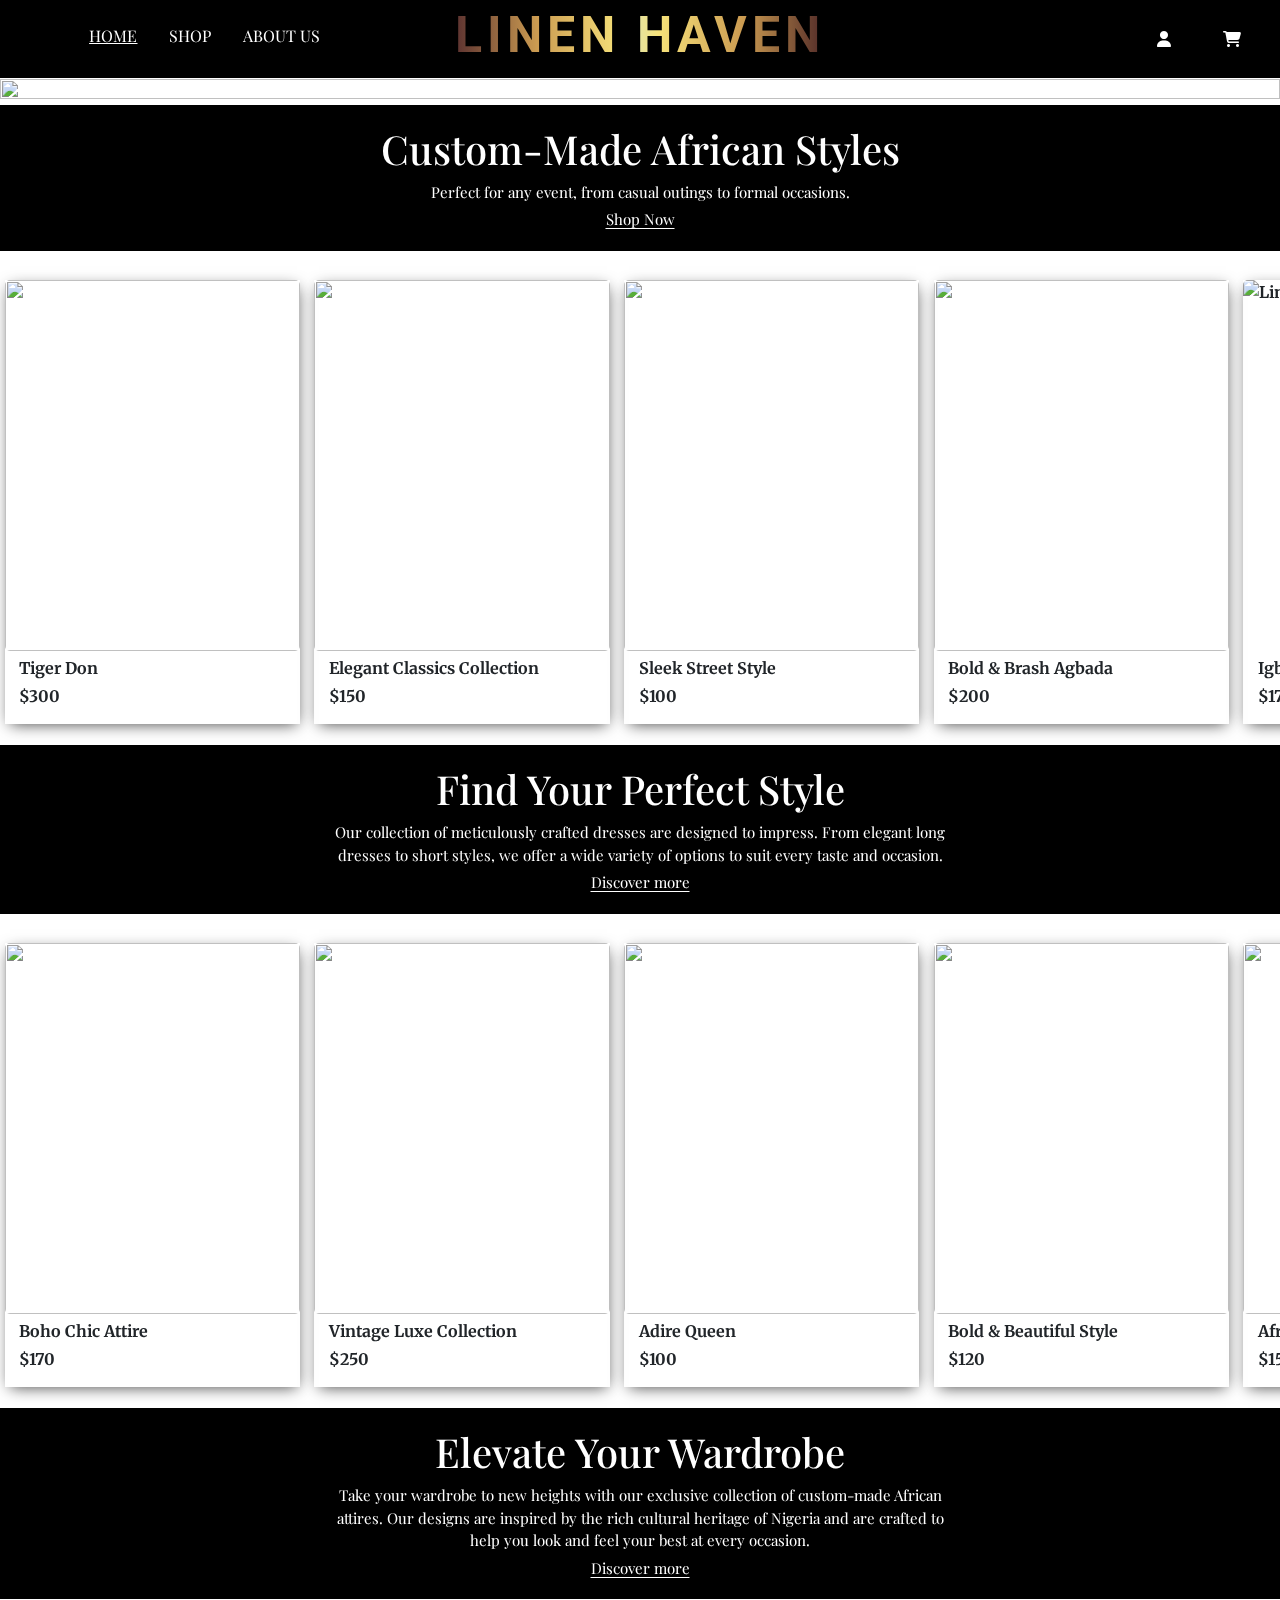
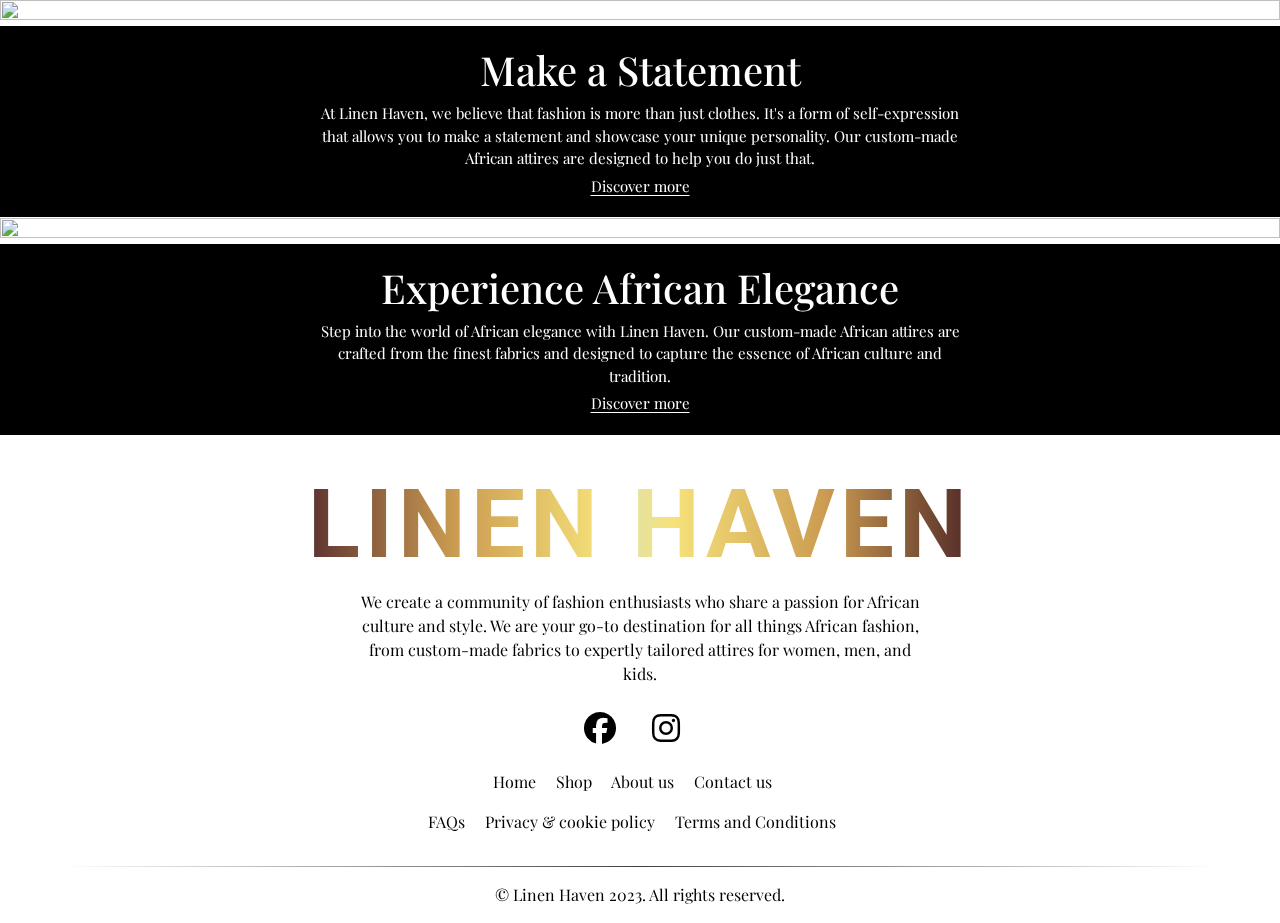
==== index.html @ 2e00fa61 "First files added via upload" ====
<!DOCTYPE html>
<html lang="en">
  <head>
    <meta charset="UTF-8" />
    <meta http-equiv="X-UA-Compatible" content="IE=edge" />
    <meta name="viewport" content="width=device-width, initial-scale=1.0" />
    <link rel="stylesheet" href="https://cdn.jsdelivr.net/npm/bootstrap@4.0.0/dist/css/bootstrap.min.css" integrity="sha384-Gn5384xqQ1aoWXA+058RXPxPg6fy4IWvTNh0E263XmFcJlSAwiGgFAW/dAiS6JXm" crossorigin="anonymous" />

    <link rel="stylesheet" href="https://cdnjs.cloudflare.com/ajax/libs/font-awesome/6.4.0/css/all.min.css" />
    <link rel="preconnect" href="https://fonts.googleapis.com" />
    <link rel="preconnect" href="https://fonts.gstatic.com" crossorigin />
    <link href="https://fonts.googleapis.com/css2?family=Lora:wght@400;500;700&family=Merriweather:wght@300;400;700&family=Open+Sans:wght@300;400;500&family=Oxygen:wght@300;400;700&family=Playfair+Display:ital,wght@0,400;0,500;1,400&family=Roboto:wght@300;400;700&display=swap" rel="stylesheet" />
    <link rel="stylesheet" href="css/styles.css" />
    <title>Linen Haven</title>
  </head>
  <body>
    <header>
      <nav class="nav">
        <div class="nav-links-div">
          <ul class="nav-links-ul">
            <li class="nav-items active">
              <a class="nav-link active" href="#">Home <span class="sr-only">(current)</span></a>
            </li>
            <li class="nav-items">
              <a class="nav-link" href="#">Shop</a>
            </li>
            <li class="nav-items">
              <a class="nav-link" href="#">About us</a>
            </li>
          </ul>
        </div>
        <a href="#" class="navbar-brand" id="navbar-brand">
          <img src="./images/logo.png" alt="" class="logo">
          <h1 class="brand-name">LINEN HAVEN</h1>
        </a>
        
        <div class="icons header-icons">
          <i class="nav-link fa-solid fa-user"></i>
          <i class="nav-link fa-solid fa-cart-shopping"></i>
        </div>
      </nav>
      <img src="" alt="" class="the-big-image header-img" />
    </header>
    <div class="divider flex-div">
      <h1>Custom-Made African Styles</h1>
      <p>Perfect for any event, from casual outings to formal occasions.</p>
      <a class="shop-now" href="#">Shop Now</a>
    </div>

    <div class="media-scroller snaps-inline white-div">
      <div class="media-element">
        <img
          class="media-img img3"
          src="https://lh3.googleusercontent.com/[base64]w500-h625-s-no?authuser=0"
          alt=""
        />
        <p class="image-name">Tiger Don</p>
        <span class="pricing">$300</span>
      </div>
      
      <div class="media-element">
        <img
          class="media-img img5"
          src="https://lh3.googleusercontent.com/[base64]w500-h625-s-no?authuser=0"
          alt=""
        />
        <p class="image-name">Elegant Classics Collection</p>
        <span class="pricing">$150</span>
      </div>
      
      <div class="media-element">
        <img
          class="media-img img1"
          src="https://lh3.googleusercontent.com/[base64]w454-h568-s-no?authuser=0"
          alt=""
        />
        <p class="image-name">Sleek Street Style</p>
        <span class="pricing">$100</span>
      </div>
      
      <div class="media-element">
        <img
          class="media-img img6"
          src="https://lh3.googleusercontent.com/[base64]w500-h625-s-no?authuser=0"
          alt=""
        />
        <p class="image-name">Bold & Brash Agbada</p>
        <span class="pricing">$200</span>
      </div>
      <div class="media-element">
        <img
          class="media-img img2"
          src="https://lh3.googleusercontent.com/[base64]w454-h568-s-no?authuser=0"
          alt="Linen Haven Men's Fashion"
        />
        <p class="image-name">Igbo Gents</p>
        <span class="pricing">$170</span>
      </div>
      <div class="media-element">
        <img
          class="media-img img4"
          src="https://lh3.googleusercontent.com/[base64]w500-h625-s-no?authuser=0"
          alt=""
        />
        <p class="image-name">Ankara King</p>
        <span class="pricing">$120</span>
      </div>
    </div>

    <div class="divider flex-div">
      <h1>Find Your Perfect Style</h1>
      <p>Our collection of meticulously crafted dresses are designed to impress. From elegant long dresses to short styles, we offer a wide variety of options to suit every taste and occasion.</p>
      <a class="shop-now" href="#">Discover more</a>
    </div>

    <div class="media-scroller snaps-inline white-div">
      <div class="media-element">
        <img
          class="media-img img2"
          src="https://lh3.googleusercontent.com/[base64]w454-h568-s-no?authuser=0"
          alt=""
        />
        <p class="image-name">Boho Chic Attire</p>
        <span class="pricing">$170</span>
      </div>

      <div class="media-element">
        <img
          class="media-img img3"
          src="https://lh3.googleusercontent.com/[base64]w500-h625-s-no?authuser=0"
          alt=""
        />
        <p class="image-name">Vintage Luxe Collection</p>
        <span class="pricing">$250</span>
      </div>
      <div class="media-element">
        <img
          class="media-img img1"
          src="https://lh3.googleusercontent.com/[base64]w500-h625-s-no?authuser=0"
          alt=""
        />
        <p class="image-name">Adire Queen</p>
        <span class="pricing">$100</span>
      </div>
      <div class="media-element">
        <img
          class="media-img img4"
          src="https://lh3.googleusercontent.com/[base64]w500-h625-s-no?authuser=0"
          alt=""
        />
        <p class="image-name">Bold & Beautiful Style</p>
        <span class="pricing">$120</span>
      </div>
      <div class="media-element">
        <img
          class="media-img img6"
          src="https://lh3.googleusercontent.com/[base64]w500-h625-s-no?authuser=0"
          alt=""
        />
        <p class="image-name">Afro Belle</p>
        <span class="pricing">$150</span>
      </div>
      <div class="media-element">
        <img
          class="media-img img5"
          src="https://lh3.googleusercontent.com/[base64]w500-h625-s-no?authuser=0"
          alt=""
        />
        <p class="image-name">Senator Slay</p>
        <span class="pricing">$150</span>
      </div>
    </div>

    <div class="divider flex-div">
      <h1>Elevate Your Wardrobe</h1>
      <p>Take your wardrobe to new heights with our exclusive collection of custom-made African attires. Our designs are inspired by the rich cultural heritage of Nigeria and are crafted to help you look and feel your best at every occasion.</p>
      <a class="shop-now" href="#">Discover more</a>
    </div>

    <div class="big-image-div">
    <img src="" alt="" class="the-big-image big-image-2" />
  </div>

    <div class="divider flex-div">
      <h1>Make a Statement</h1>
      <p>At Linen Haven, we believe that fashion is more than just clothes. It's a form of self-expression that allows you to make a statement and showcase your unique personality. Our custom-made African attires are designed to help you do just that.</p>
      <a class="shop-now" href="#">Discover more</a>
    </div>

    <div class="big-image-div">
      <img src="" alt="" class="the-big-image big-image-3" />
    </div>

    <div class="divider flex-div">
      <h1>Experience African Elegance</h1>
      <p>Step into the world of African elegance with Linen Haven. Our custom-made African attires are crafted from the finest fabrics and designed to capture the essence of African culture and tradition.</p>
      <a class="shop-now" href="#">Discover more</a>
    </div>

    <div class="footer white-div flex-div">
      <h1 class="brand-name">LINEN HAVEN</h1>
      <img src="./images/logo.png" alt="" class="logo">
      <p>We create a community of fashion enthusiasts who share a passion for African culture and style. We are your go-to destination for all things African fashion, from custom-made fabrics to expertly tailored attires for women, men, and kids.</p>
      <div class="icons footer-icons">
        <a target=”_blank” href="https://www.facebook.com/micheal.oyor?mibextid=ZbWKwL"><i class="fa-brands fa-facebook"></i></a>
        <a target=”_blank” href="https://instagram.com/oyor_michael?igshid=YmMyMTA2M2Y="><i class="fa-brands fa-instagram"></i></a>
      </div>
      <div class="link-container">
        <div class="link-row">
          <div class="footer-links">
            <a href="#">Home</a>
            <a href="#">Shop</a>
            <a href="#">About us</a>
            <a href="#">Contact us</a>
          </div>
          <div class="footer-links">
            <a href="#">FAQs</a>
            <a href="#">Privacy & cookie policy</a>
            <a href="#">Terms and Conditions</a>
          </div>
        </div>
      </div>
      <hr class="styled" />
      <p>© Linen Haven 2023. All rights reserved.</p>
    </div>
    <script src="https://code.jquery.com/jquery-3.2.1.slim.min.js" integrity="sha384-KJ3o2DKtIkvYIK3UENzmM7KCkRr/rE9/Qpg6aAZGJwFDMVNA/GpGFF93hXpG5KkN" crossorigin="anonymous"></script>
    <script src="https://cdn.jsdelivr.net/npm/popper.js@1.12.9/dist/umd/popper.min.js" integrity="sha384-ApNbgh9B+Y1QKtv3Rn7W3mgPxhU9K/ScQsAP7hUibX39j7fakFPskvXusvfa0b4Q" crossorigin="anonymous"></script>
    <script src="https://cdn.jsdelivr.net/npm/bootstrap@4.0.0/dist/js/bootstrap.min.js" integrity="sha384-JZR6Spejh4U02d8jOt6vLEHfe/JQGiRRSQQxSfFWpi1MquVdAyjUar5+76PVCmYl" crossorigin="anonymous"></script>
    <script src="js/main.js"></script>
  </body>
</html>
---- css/styles.css ----
* {
  box-sizing: border-box;
}
body {
  font-family: 'Playfair Display', 'sans-serif';
  height: 100vh;
  margin: 0;
}

.flex-div {
  display: flex;
  align-items: center;
  justify-content: center;
  flex-direction: column;
  text-align: center;
}
header {
  width: 100%;
  color: #f6f1f1;
}

.nav {
  display: flex;
  align-items:center;
  justify-content: center;
  background-color: #000;
  padding: 0px 1vw;
}
.nav-links-div, .icons{
    width: 30vw;
}
.nav-links-ul {
    display: flex;
    padding: 0;
    padding-top: 10px;
    justify-content: center;
}
.nav-link {
    text-align: center;
  text-transform: uppercase;
}
.active {
  text-decoration: underline;
}

.navbar-brand {
  margin-left: auto;
  margin-right: auto;
}
.navbar-brand:hover {
  color: #fff;
}
.brand-name{
    font-family: 'Roboto',sans-serif;
    letter-spacing: 5px;
    font-size: 2.5em;
    font-weight: bold;
    background-image: linear-gradient(
     to right,
     #5c3230 0,
            #cb9b51 22%, 
     #f6e27a 45%,
     #e7e29b 50%,
     #f6e27a 55%,
     #cb9b51 78%,
     #502927 100%
     );
    color:transparent;
    -webkit-background-clip:text;
}

.logo{
    display:none
}

ul {
  list-style-type: none;
}
a {
  color: #fff;
}
a:hover {
  color: #fff;
}


.header-icons{
    justify-content: flex-end;
    text-align: right;
}
.icons{
    display: flex;
}
.icons i {
  margin: 10px;
  color: #fff;
}
.icons i:hover {
  cursor: pointer;
}

.header-img {
    content: url('https://lh3.googleusercontent.com/[base64]w1112-h625-s-no?authuser=0');
}

.the-big-image{
    width: 100%;
    height: 100%;
    object-fit: contain;
}

.divider {
  background-color: #000;
  color: #fff;
  padding: 20px 20rem;
  font-size: 15px;
  font-family: 'Playfair Display', 'serif';
}
.divider p {
    margin-bottom: 5px;
}
.divider a {
  text-decoration: underline;
  text-underline-offset: 3px;
}
.white-div{
    background-color: #fff;
}
.media-scroller{
    font-family: 'Merriweather', serif;
    --spacer: .3rem;
    display: grid;
    gap: var(--spacer);
    padding: var(--spacer);
    padding-top: 1.5rem;
    padding-bottom: 1rem;
    grid-auto-flow: column;
    grid-auto-columns: 24%;
    overflow-x: auto;
    font-weight: bold;
    overscroll-behavior-inline: contain;
}
.media-element{
    display: grid;
    grid-template-rows: min-content;
    gap: var(--spacer);
    margin: var(--spacer);
    padding-bottom: 1rem;
    box-shadow: 1px 4px 15px -4px rgba(0,0,0,0.75);
    -webkit-box-shadow: 1px 4px 15px -4px rgba(0,0,0,0.75);
    -moz-box-shadow: 1px 4px 15px -4px rgba(0,0,0,0.75);
}
.media-element p, .media-element span{
    padding-left: 5px;
}
.media-img{
    width: 100%;
    height: 29vw;
    object-fit: cover;
    border-radius: 5px;
}

.snaps-inline{
    scroll-snap-type: inline mandatory;
    scroll-padding-inline: var(--spacer);
}
.snaps-inline > * {
    scroll-snap-align: start;
}

.image-name, .pricing{
    margin: 0rem .6rem;
}

/* Scrollbar styling */
.media-scroller::-webkit-scrollbar {
    width: 1em;
    height: .6em;
}
.media-scroller::-webkit-scrollbar-track{
    background: hsl(0, 0%, 91%);
    /* border-radius: 100vw; */
    /* margin-block: .5em; */
}
.media-scroller::-webkit-scrollbar-thumb{
    background: hsl(0, 0%, 60%);
    /* border: 0.1em solid hsl(0, 0%, 91%);; */
    border-radius: 100vw;
}
.media-scroller::-webkit-scrollbar-thumb:hover{
    background: hsl(0, 0%, 30%);
}

.big-image-div{
    width: 100%;
}
.big-image-2{
    content: url("https://lh3.googleusercontent.com/[base64]w1112-h625-s-no?authuser=0");

}
.big-image-3{
    content: url('https://lh3.googleusercontent.com/[base64]w1112-h625-s-no?authuser=0');
}

.footer {
    margin: 0;
    padding: 2rem;
    padding-bottom: 0;
    min-height: 50vh;
    color: #000;
}
.footer p{
    padding: 0 20rem;
}

.footer-links{
    margin: 1rem 0;
}
.footer a{
    padding-right: 1rem;
    color: #000;
}
.footer .brand-name{
    font-size: 6em;
}
.footer .logo{
    height: 20vw;
    margin: 1rem;
}
.footer-icons {
    justify-content: center;
}
.footer i{
    font-size: 2rem;
    color: #000;
}
hr.styled {
    border: 0;
    width: 95%;               
    height: 1px;
    background-image: linear-gradient(to right, rgba(0, 0, 0, 0), rgba(0, 0, 0, 0.75), rgba(0, 0, 0, 0));
}
hr.styled:hover{
    cursor: pointer;
}

/********** Large devices only **********/
@media (max-width: 1200px) {
    .nav{
        font-size: 1.3vw;
    }
    .navbar-brand{
        font-size: 1.5vw;
    }
    .divider{
        padding: 20px 20rem;
    }
    .divider h1{
        font-size: 4vw;
    }
    .divider p{
        font-size: 1.5vw;
    }
}
@media (max-width: 1199px) {
    .divider{
        padding: 20px 15rem;
    }
    .footer p{
        padding: 0 10rem;
    }
}

@media (max-width: 992px) {
    .nav{
        font-size: 1.5vw;
    }
    .brand-name{
        display: none;
    }
    #navbar-brand{
        padding-top: 0;
        padding-bottom: 0;
    }
    .logo{
        display: inline;
        height: 100px;
    }
    .icons i{
        margin: .5rem;
    }
    .divider{
        padding: 20px 10rem;
    }
    .media-element p, .media-element span{
        font-size: 1.5vw;
    }
}

/********** Small devices only **********/
@media (min-width: 768px) and (max-width: 991px) {

}

/********** Extra small devices only **********/
@media (max-width: 767px) {
    .nav-links-div, .icons{
        width: 35vw;
    }
    .nav a{
        padding: 1rem .5rem;
    }
    .nav-links-ul{
        margin: 0;
    }
    .logo{
        height: 10vw;
    }
    .divider{
        padding: 20px 2rem;
    }
    .divider h1{
        font-size: 5vw;
    }
    .divider p{
        font-size: 2vw;
    }
    .footer p{
        padding: 0 5rem;
    }
}

@media (max-width: 400px) {
    .footer .logo{
        height: 30vw;
    }
    .footer p{
        padding: 0 .5rem;
    }
}
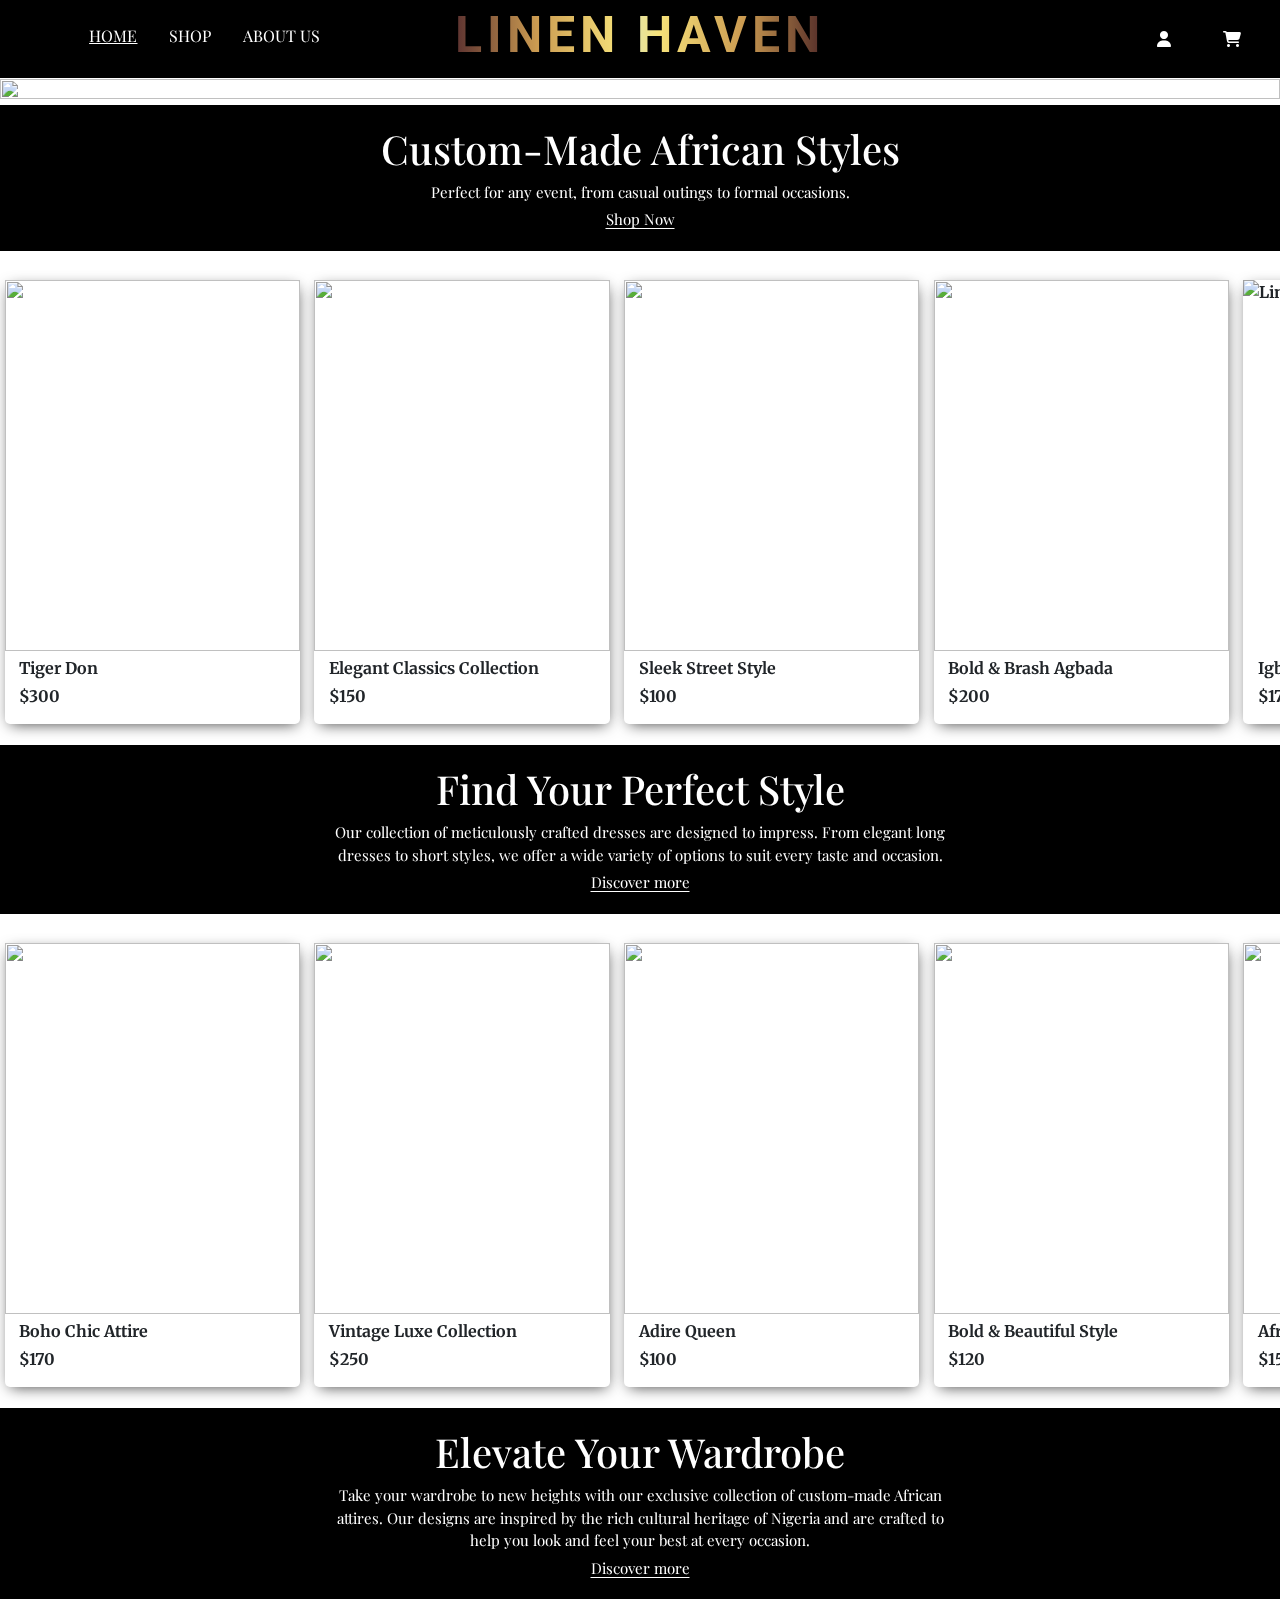
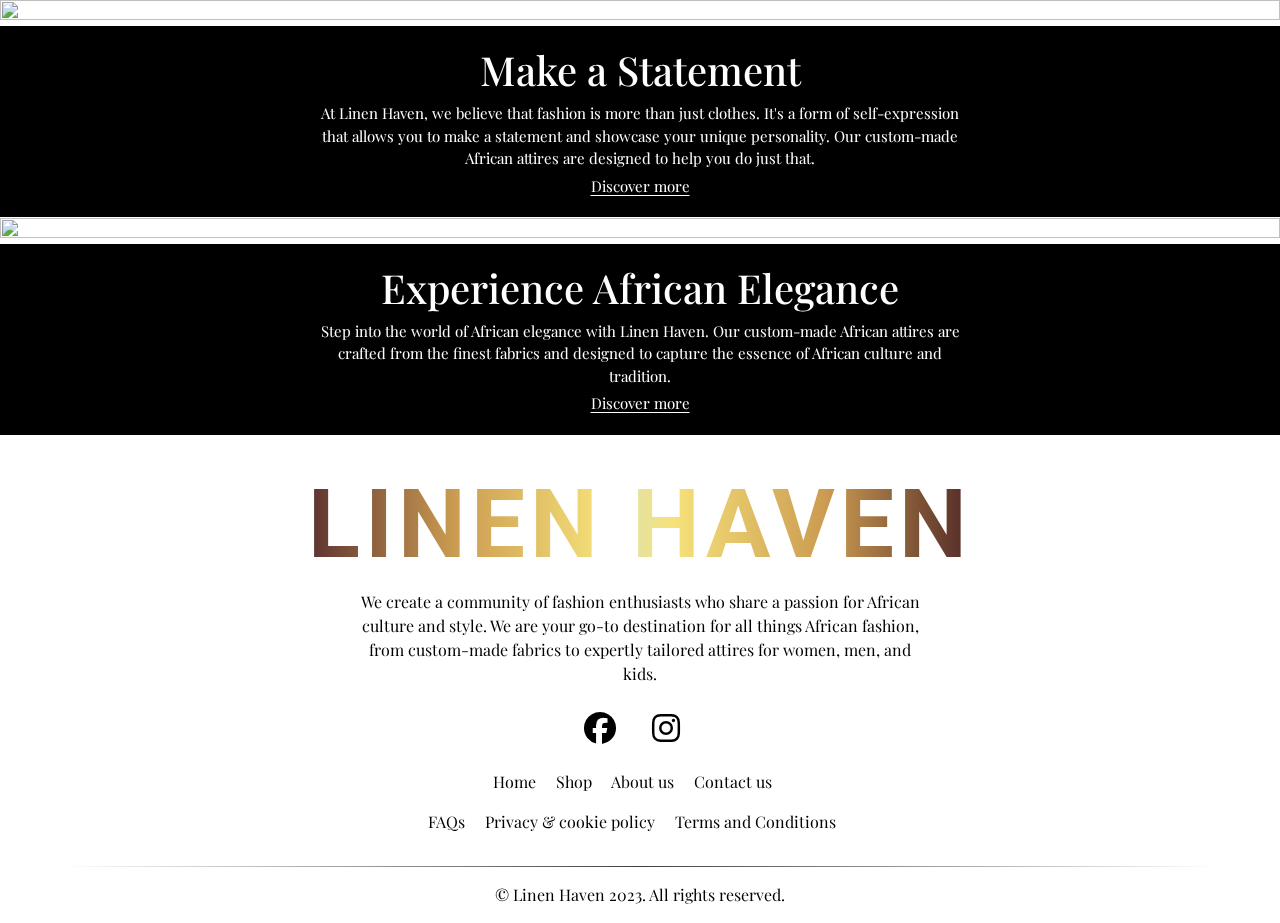
==== commit 289f8785: "2nd Overwriting of upload" ====
--- a/index.html
+++ b/index.html
@@ -35,8 +35,8 @@
         </a>
         
         <div class="icons header-icons">
-          <i class="nav-link fa-solid fa-user"></i>
-          <i class="nav-link fa-solid fa-cart-shopping"></i>
+          <i class="nav-link fa-solid header-icon fa-user"></i>
+          <i class="nav-link fa-solid header-icon fa-cart-shopping"></i>
         </div>
       </nav>
       <img src="" alt="" class="the-big-image header-img" />
--- a/css/styles.css
+++ b/css/styles.css
@@ -21,22 +21,23 @@
 
 .nav {
   display: flex;
-  align-items:center;
+  align-items: center;
   justify-content: center;
   background-color: #000;
   padding: 0px 1vw;
 }
-.nav-links-div, .icons{
-    width: 30vw;
+.nav-links-div,
+.icons {
+  width: 30vw;
 }
 .nav-links-ul {
-    display: flex;
-    padding: 0;
-    padding-top: 10px;
-    justify-content: center;
+  display: flex;
+  padding: 0;
+  padding-top: 10px;
+  justify-content: center;
 }
 .nav-link {
-    text-align: center;
+  text-align: center;
   text-transform: uppercase;
 }
 .active {
@@ -50,27 +51,18 @@
 .navbar-brand:hover {
   color: #fff;
 }
-.brand-name{
-    font-family: 'Roboto',sans-serif;
-    letter-spacing: 5px;
-    font-size: 2.5em;
-    font-weight: bold;
-    background-image: linear-gradient(
-     to right,
-     #5c3230 0,
-            #cb9b51 22%, 
-     #f6e27a 45%,
-     #e7e29b 50%,
-     #f6e27a 55%,
-     #cb9b51 78%,
-     #502927 100%
-     );
-    color:transparent;
-    -webkit-background-clip:text;
-}
-
-.logo{
-    display:none
+.brand-name {
+  font-family: 'Roboto', sans-serif;
+  letter-spacing: 5px;
+  font-size: 2.5em;
+  font-weight: bold;
+  background-image: linear-gradient(to right, #5c3230 0, #cb9b51 22%, #f6e27a 45%, #e7e29b 50%, #f6e27a 55%, #cb9b51 78%, #502927 100%);
+  color: transparent;
+  -webkit-background-clip: text;
+}
+
+.logo {
+  display: none;
 }
 
 ul {
@@ -83,13 +75,13 @@
   color: #fff;
 }
 
-
-.header-icons{
-    justify-content: flex-end;
-    text-align: right;
-}
-.icons{
-    display: flex;
+.header-icons {
+  justify-content: flex-end;
+  text-align: right;
+}
+
+.icons {
+  display: flex;
 }
 .icons i {
   margin: 10px;
@@ -100,13 +92,13 @@
 }
 
 .header-img {
-    content: url('https://lh3.googleusercontent.com/[base64]w1112-h625-s-no?authuser=0');
-}
-
-.the-big-image{
-    width: 100%;
-    height: 100%;
-    object-fit: contain;
+  content: url('https://lh3.googleusercontent.com/[base64]w1112-h625-s-no?authuser=0');
+}
+
+.the-big-image {
+  width: 100%;
+  height: 100%;
+  object-fit: contain;
 }
 
 .divider {
@@ -117,224 +109,236 @@
   font-family: 'Playfair Display', 'serif';
 }
 .divider p {
-    margin-bottom: 5px;
+  margin-bottom: 5px;
 }
 .divider a {
   text-decoration: underline;
   text-underline-offset: 3px;
 }
-.white-div{
-    background-color: #fff;
-}
-.media-scroller{
-    font-family: 'Merriweather', serif;
-    --spacer: .3rem;
-    display: grid;
-    gap: var(--spacer);
-    padding: var(--spacer);
-    padding-top: 1.5rem;
-    padding-bottom: 1rem;
-    grid-auto-flow: column;
-    grid-auto-columns: 24%;
-    overflow-x: auto;
-    font-weight: bold;
-    overscroll-behavior-inline: contain;
-}
-.media-element{
-    display: grid;
-    grid-template-rows: min-content;
-    gap: var(--spacer);
-    margin: var(--spacer);
-    padding-bottom: 1rem;
-    box-shadow: 1px 4px 15px -4px rgba(0,0,0,0.75);
-    -webkit-box-shadow: 1px 4px 15px -4px rgba(0,0,0,0.75);
-    -moz-box-shadow: 1px 4px 15px -4px rgba(0,0,0,0.75);
-}
-.media-element p, .media-element span{
-    padding-left: 5px;
-}
-.media-img{
-    width: 100%;
-    height: 29vw;
-    object-fit: cover;
-    border-radius: 5px;
-}
-
-.snaps-inline{
-    scroll-snap-type: inline mandatory;
-    scroll-padding-inline: var(--spacer);
+.white-div {
+  background-color: #fff;
+}
+.media-scroller {
+  font-family: 'Merriweather', serif;
+  --spacer: 0.3rem;
+  display: grid;
+  gap: var(--spacer);
+  padding: var(--spacer);
+  padding-top: 1.5rem;
+  padding-bottom: 1rem;
+  grid-auto-flow: column;
+  grid-auto-columns: 24%;
+  overflow-x: auto;
+  font-weight: bold;
+  overscroll-behavior-inline: contain;
+}
+.media-element {
+  display: grid;
+  grid-template-rows: min-content;
+  gap: var(--spacer);
+  margin: var(--spacer);
+  padding-bottom: 1rem;
+  border-radius: 5px;
+  /* overflow: hidden; */
+  box-shadow: 1px 4px 15px -4px rgba(0, 0, 0, 0.75);
+  -webkit-box-shadow: 1px 4px 15px -4px rgba(0, 0, 0, 0.75);
+  -moz-box-shadow: 1px 4px 15px -4px rgba(0, 0, 0, 0.75);
+}
+.media-element p,
+.media-element span {
+  padding-left: 5px;
+}
+.media-img {
+  width: 100%;
+  height: 29vw;
+  object-fit: cover;
+}
+
+.snaps-inline {
+  scroll-snap-type: inline mandatory;
+  scroll-padding-inline: var(--spacer);
 }
 .snaps-inline > * {
-    scroll-snap-align: start;
-}
-
-.image-name, .pricing{
-    margin: 0rem .6rem;
+  scroll-snap-align: start;
+}
+
+.image-name,
+.pricing {
+  margin: 0rem 0.6rem;
 }
 
 /* Scrollbar styling */
 .media-scroller::-webkit-scrollbar {
-    width: 1em;
-    height: .6em;
-}
-.media-scroller::-webkit-scrollbar-track{
-    background: hsl(0, 0%, 91%);
-    /* border-radius: 100vw; */
-    /* margin-block: .5em; */
-}
-.media-scroller::-webkit-scrollbar-thumb{
-    background: hsl(0, 0%, 60%);
-    /* border: 0.1em solid hsl(0, 0%, 91%);; */
-    border-radius: 100vw;
-}
-.media-scroller::-webkit-scrollbar-thumb:hover{
-    background: hsl(0, 0%, 30%);
-}
-
-.big-image-div{
-    width: 100%;
-}
-.big-image-2{
-    content: url("https://lh3.googleusercontent.com/[base64]w1112-h625-s-no?authuser=0");
-
-}
-.big-image-3{
-    content: url('https://lh3.googleusercontent.com/[base64]w1112-h625-s-no?authuser=0');
+  width: 1em;
+  height: 0.6em;
+}
+.media-scroller::-webkit-scrollbar-track {
+  background: hsl(0, 0%, 91%);
+  /* border-radius: 100vw; */
+  /* margin-block: .5em; */
+}
+.media-scroller::-webkit-scrollbar-thumb {
+  background: hsl(0, 0%, 60%);
+  /* border: 0.1em solid hsl(0, 0%, 91%);; */
+  border-radius: 100vw;
+}
+.media-scroller::-webkit-scrollbar-thumb:hover {
+  background: hsl(0, 0%, 30%);
+}
+
+.big-image-div {
+  width: 100%;
+}
+.big-image-2 {
+  content: url('https://lh3.googleusercontent.com/[base64]w1112-h625-s-no?authuser=0');
+}
+.big-image-3 {
+  content: url('https://lh3.googleusercontent.com/[base64]w1112-h625-s-no?authuser=0');
 }
 
 .footer {
-    margin: 0;
-    padding: 2rem;
-    padding-bottom: 0;
-    min-height: 50vh;
-    color: #000;
-}
-.footer p{
-    padding: 0 20rem;
-}
-
-.footer-links{
-    margin: 1rem 0;
-}
-.footer a{
-    padding-right: 1rem;
-    color: #000;
-}
-.footer .brand-name{
-    font-size: 6em;
-}
-.footer .logo{
-    height: 20vw;
-    margin: 1rem;
+  margin: 0;
+  padding: 2rem;
+  padding-bottom: 0;
+  min-height: 50vh;
+  color: #000;
+}
+.footer p {
+  padding: 0 20rem;
+}
+
+.footer-links {
+  margin: 1rem 0;
+}
+.footer a {
+  padding-right: 1rem;
+  color: #000;
+}
+.footer .brand-name {
+  font-size: 6em;
+}
+.footer .logo {
+  height: 20vw;
+  margin: 1rem;
 }
 .footer-icons {
-    justify-content: center;
-}
-.footer i{
-    font-size: 2rem;
-    color: #000;
+  justify-content: center;
+}
+.footer i {
+  font-size: 2rem;
+  color: #000;
 }
 hr.styled {
-    border: 0;
-    width: 95%;               
-    height: 1px;
-    background-image: linear-gradient(to right, rgba(0, 0, 0, 0), rgba(0, 0, 0, 0.75), rgba(0, 0, 0, 0));
-}
-hr.styled:hover{
-    cursor: pointer;
+  border: 0;
+  width: 95%;
+  height: 1px;
+  background-image: linear-gradient(to right, rgba(0, 0, 0, 0), rgba(0, 0, 0, 0.75), rgba(0, 0, 0, 0));
+}
+hr.styled:hover {
+  cursor: pointer;
 }
 
 /********** Large devices only **********/
 @media (max-width: 1200px) {
-    .nav{
-        font-size: 1.3vw;
-    }
-    .navbar-brand{
-        font-size: 1.5vw;
-    }
-    .divider{
-        padding: 20px 20rem;
-    }
-    .divider h1{
-        font-size: 4vw;
-    }
-    .divider p{
-        font-size: 1.5vw;
-    }
+  .nav {
+    font-size: 1.3vw;
+  }
+  .navbar-brand {
+    font-size: 1.5vw;
+  }
+  .divider {
+    padding: 20px 20rem;
+  }
+  .divider h1 {
+    font-size: 4vw;
+  }
+  .divider p,
+  .divider a {
+    font-size: 1.5vw;
+  }
 }
 @media (max-width: 1199px) {
-    .divider{
-        padding: 20px 15rem;
-    }
-    .footer p{
-        padding: 0 10rem;
-    }
+  .divider {
+    padding: 20px 15rem;
+  }
+  .footer p {
+    padding: 0 10rem;
+  }
 }
 
 @media (max-width: 992px) {
-    .nav{
-        font-size: 1.5vw;
-    }
-    .brand-name{
-        display: none;
-    }
-    #navbar-brand{
-        padding-top: 0;
-        padding-bottom: 0;
-    }
-    .logo{
-        display: inline;
-        height: 100px;
-    }
-    .icons i{
-        margin: .5rem;
-    }
-    .divider{
-        padding: 20px 10rem;
-    }
-    .media-element p, .media-element span{
-        font-size: 1.5vw;
-    }
+  .nav {
+    font-size: 1.5vw;
+  }
+  .brand-name {
+    display: none;
+  }
+  #navbar-brand {
+    padding-top: 0;
+    padding-bottom: 0;
+  }
+  .logo {
+    display: inline;
+    height: 100px;
+  }
+  .icons i {
+    margin: 0.5rem;
+  }
+  .divider {
+    padding: 20px 10rem;
+  }
+  .media-element p,
+  .media-element span {
+    font-size: 1.5vw;
+  }
 }
 
 /********** Small devices only **********/
 @media (min-width: 768px) and (max-width: 991px) {
-
 }
 
 /********** Extra small devices only **********/
 @media (max-width: 767px) {
-    .nav-links-div, .icons{
-        width: 35vw;
-    }
-    .nav a{
-        padding: 1rem .5rem;
-    }
-    .nav-links-ul{
-        margin: 0;
-    }
-    .logo{
-        height: 10vw;
-    }
-    .divider{
-        padding: 20px 2rem;
-    }
-    .divider h1{
-        font-size: 5vw;
-    }
-    .divider p{
-        font-size: 2vw;
-    }
-    .footer p{
-        padding: 0 5rem;
-    }
+  .nav-links-div,
+  .icons {
+    width: 35vw;
+  }
+  .nav a {
+    padding: 1rem 0.5rem;
+  }
+  .nav-links-ul {
+    padding-top: 0px;
+    margin: 0;
+  }
+  .logo {
+    height: 10vw;
+  }
+  .header-icons{
+    padding-right: 2vw;
+  }
+  .header-icon{
+   padding: 1vw; 
+  }
+  .divider {
+    padding: 20px 2rem;
+  }
+  .divider h1 {
+    font-size: 5vw;
+  }
+  .divider p,
+  .divider a {
+    font-size: 2vw;
+  }
+  .footer p {
+    padding: 0 5rem;
+  }
 }
 
 @media (max-width: 400px) {
-    .footer .logo{
-        height: 30vw;
-    }
-    .footer p{
-        padding: 0 .5rem;
-    }
-}
+  .footer .logo {
+    height: 30vw;
+  }
+  .footer p {
+    padding: 0 0.5rem;
+  }
+}
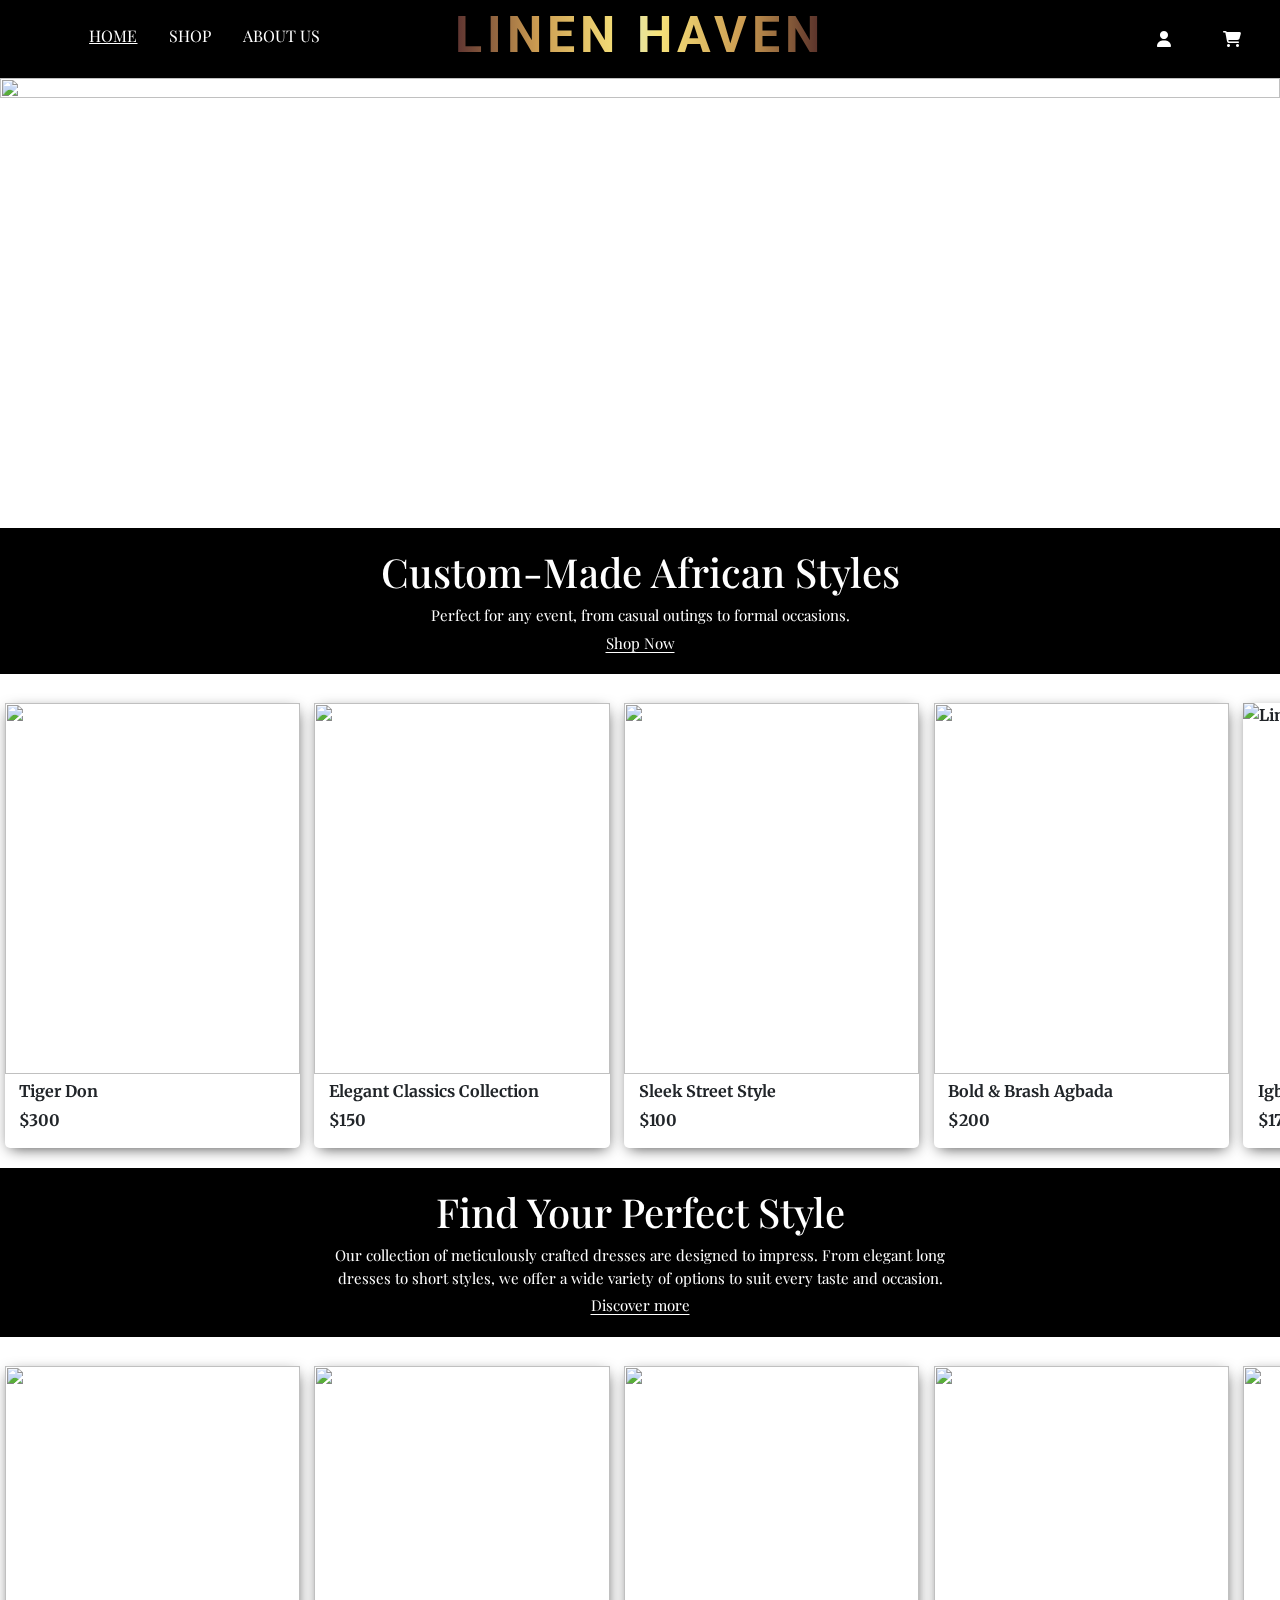
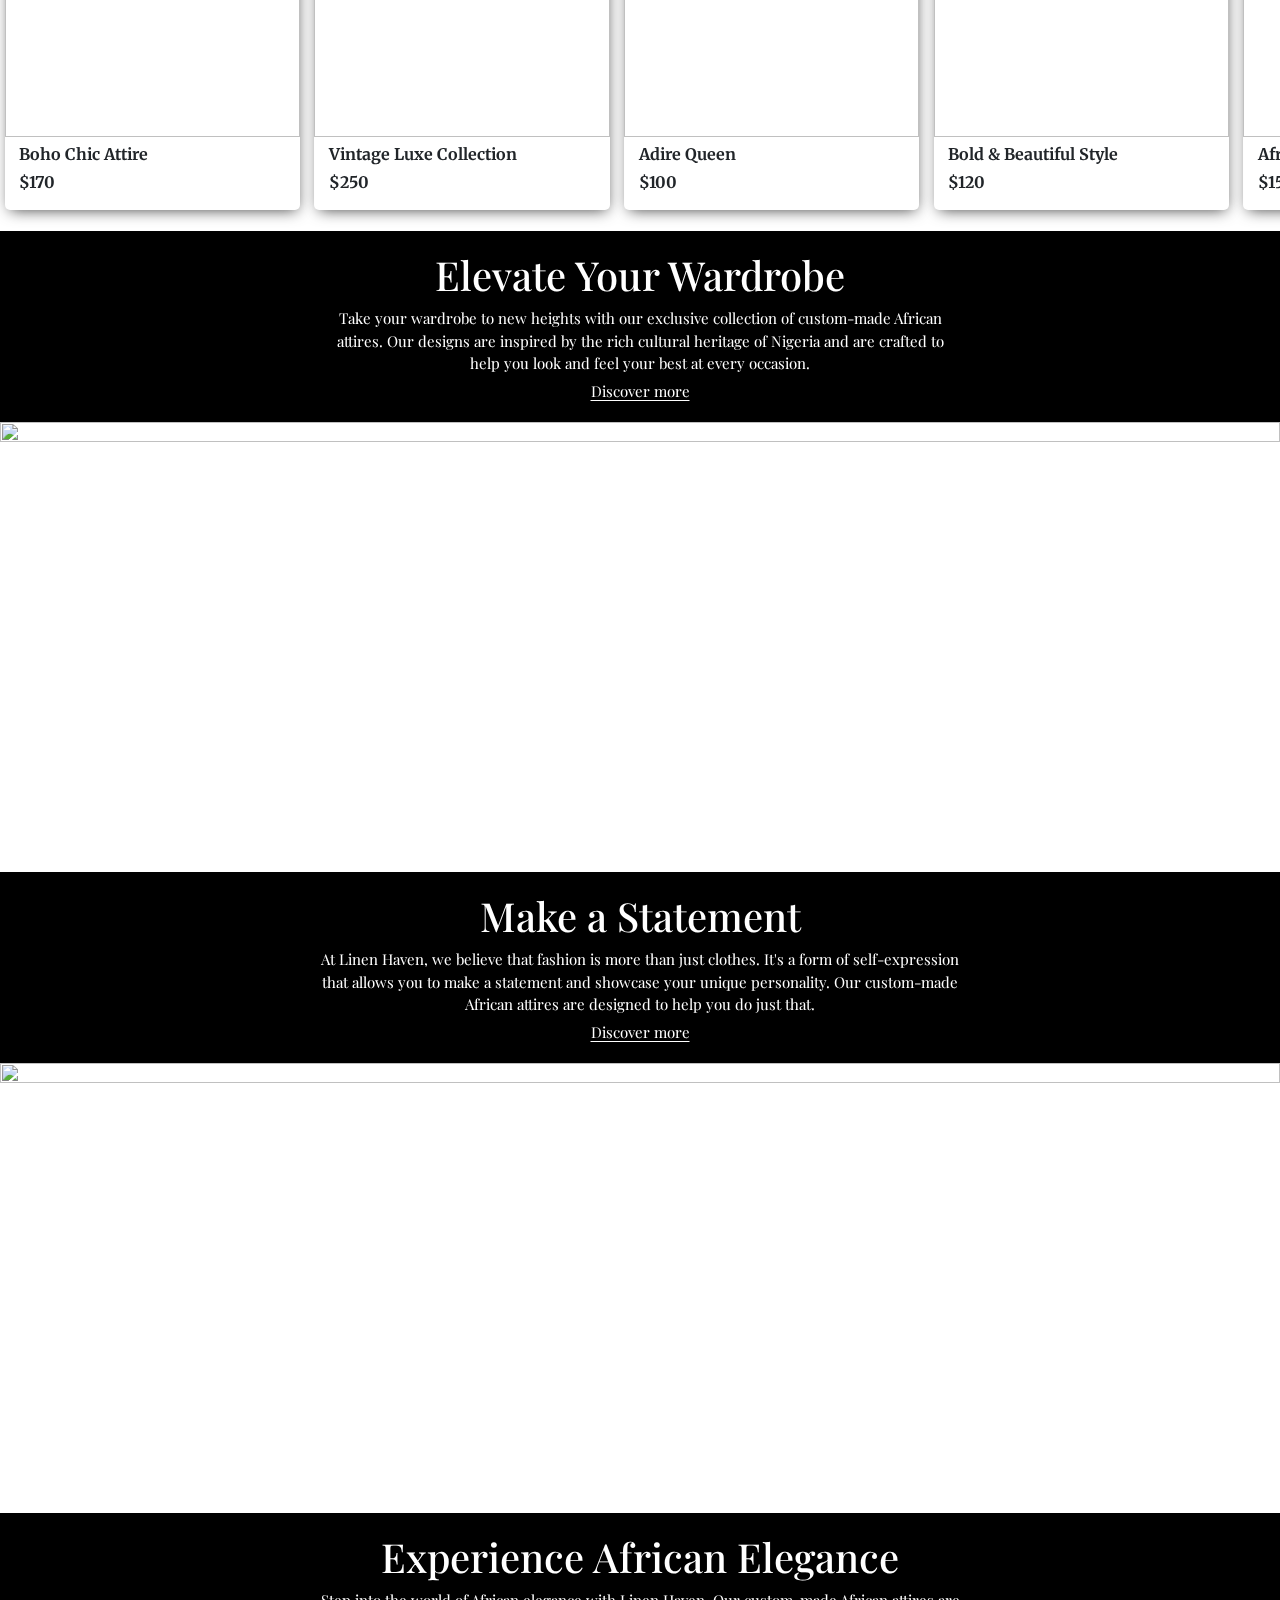
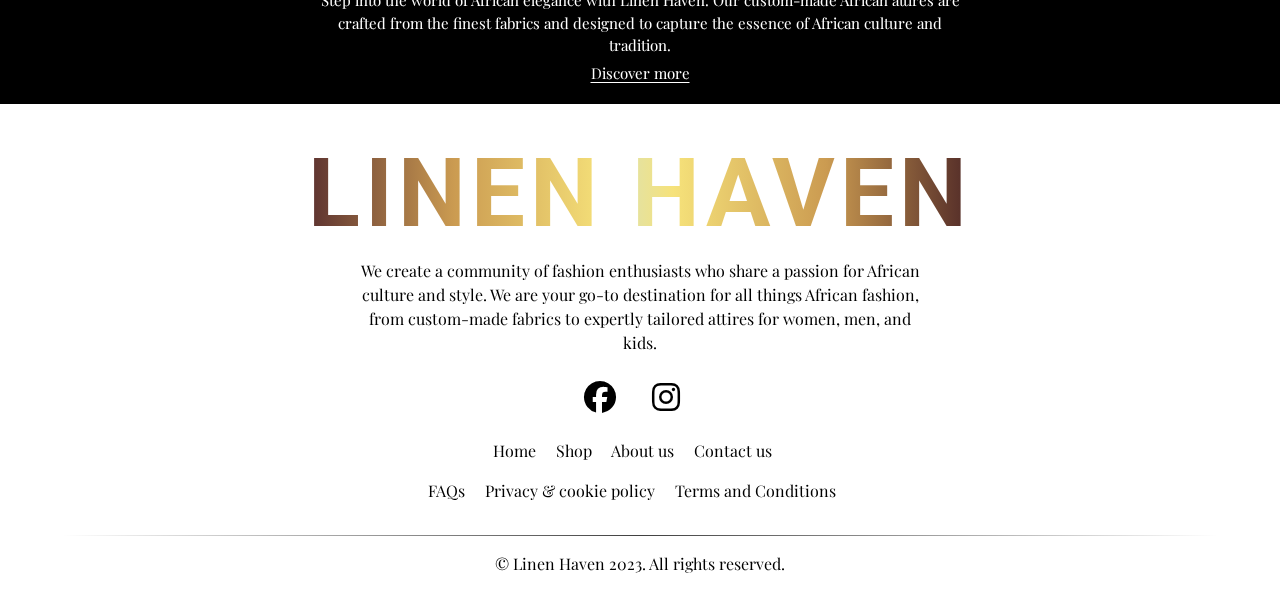
==== commit 80e06072: "more edits" ====
--- a/index.html
+++ b/index.html
@@ -10,6 +10,7 @@
     <link rel="preconnect" href="https://fonts.googleapis.com" />
     <link rel="preconnect" href="https://fonts.gstatic.com" crossorigin />
     <link href="https://fonts.googleapis.com/css2?family=Lora:wght@400;500;700&family=Merriweather:wght@300;400;700&family=Open+Sans:wght@300;400;500&family=Oxygen:wght@300;400;700&family=Playfair+Display:ital,wght@0,400;0,500;1,400&family=Roboto:wght@300;400;700&display=swap" rel="stylesheet" />
+    <link rel="icon" href="./images/Logo-image.png" type="image/x-icon">
     <link rel="stylesheet" href="css/styles.css" />
     <title>Linen Haven</title>
   </head>
--- a/css/styles.css
+++ b/css/styles.css
@@ -97,6 +97,7 @@
 
 .the-big-image {
   width: 100%;
+  min-height: 50vh;
   height: 100%;
   object-fit: contain;
 }
@@ -139,7 +140,6 @@
   margin: var(--spacer);
   padding-bottom: 1rem;
   border-radius: 5px;
-  /* overflow: hidden; */
   box-shadow: 1px 4px 15px -4px rgba(0, 0, 0, 0.75);
   -webkit-box-shadow: 1px 4px 15px -4px rgba(0, 0, 0, 0.75);
   -moz-box-shadow: 1px 4px 15px -4px rgba(0, 0, 0, 0.75);
@@ -247,7 +247,7 @@
     font-size: 1.5vw;
   }
   .divider {
-    padding: 20px 20rem;
+    padding: 20px 15rem;
   }
   .divider h1 {
     font-size: 4vw;
@@ -256,11 +256,6 @@
   .divider a {
     font-size: 1.5vw;
   }
-}
-@media (max-width: 1199px) {
-  .divider {
-    padding: 20px 15rem;
-  }
   .footer p {
     padding: 0 10rem;
   }
@@ -293,12 +288,8 @@
   }
 }
 
-/********** Small devices only **********/
-@media (min-width: 768px) and (max-width: 991px) {
-}
-
 /********** Extra small devices only **********/
-@media (max-width: 767px) {
+@media (max-width: 768px) {
   .nav-links-div,
   .icons {
     width: 35vw;
@@ -319,6 +310,18 @@
   .header-icon{
    padding: 1vw; 
   }
+
+  .header-img{
+    content: url('https://lh3.googleusercontent.com/[base64]w499-h624-s-no?authuser=0');
+  }
+
+  .media-scroller{
+    grid-auto-columns: 30%;
+  }
+  .media-img{
+    height: 50vw;
+  }
+
   .divider {
     padding: 20px 2rem;
   }
@@ -329,12 +332,22 @@
   .divider a {
     font-size: 2vw;
   }
+  .big-image-2 {
+    content: url('https://lh3.googleusercontent.com/[base64]w500-h625-s-no?authuser=0');
+  }
+  .big-image-3{
+    content: url('https://lh3.googleusercontent.com/[base64]w500-h625-s-no?authuser=0');
+  }
   .footer p {
     padding: 0 5rem;
   }
 }
 
 @media (max-width: 400px) {
+  .media-scroller::-webkit-scrollbar {
+    width: 1em;
+    height: 0.3em;
+  }
   .footer .logo {
     height: 30vw;
   }
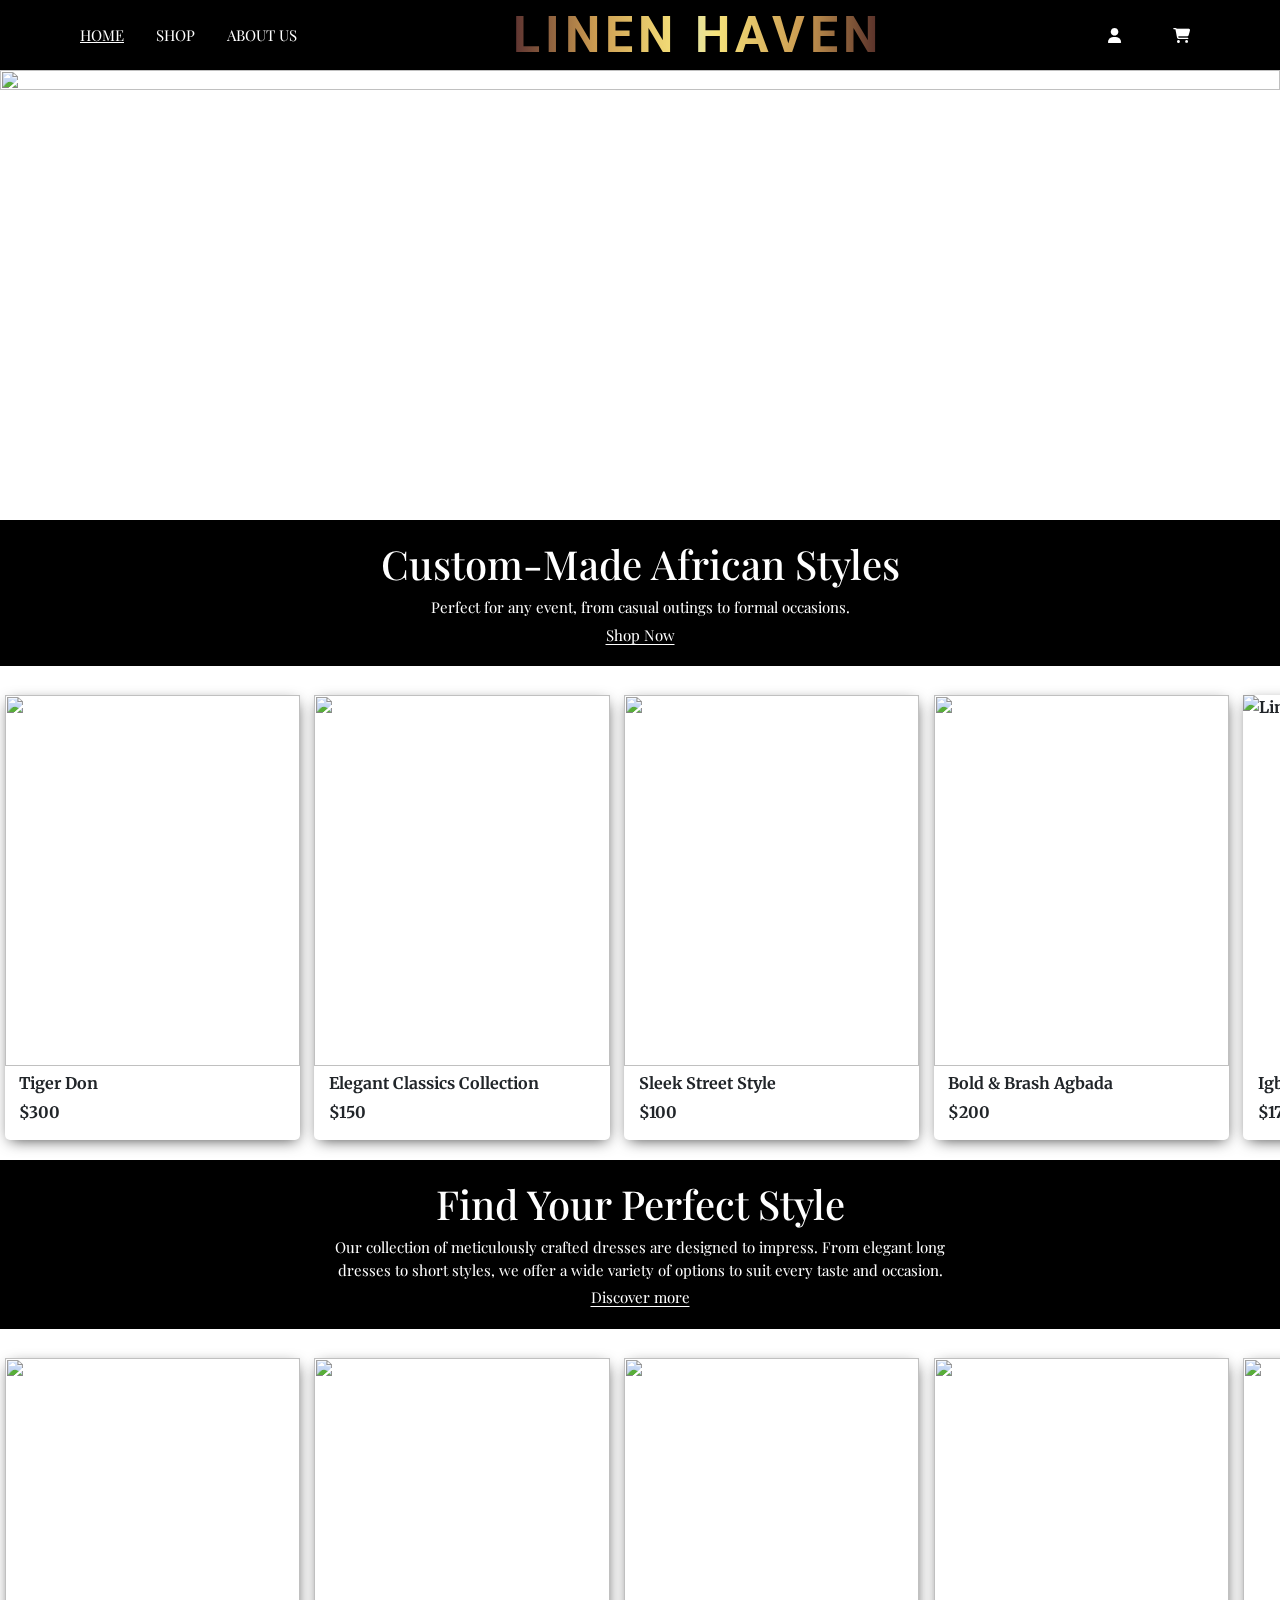
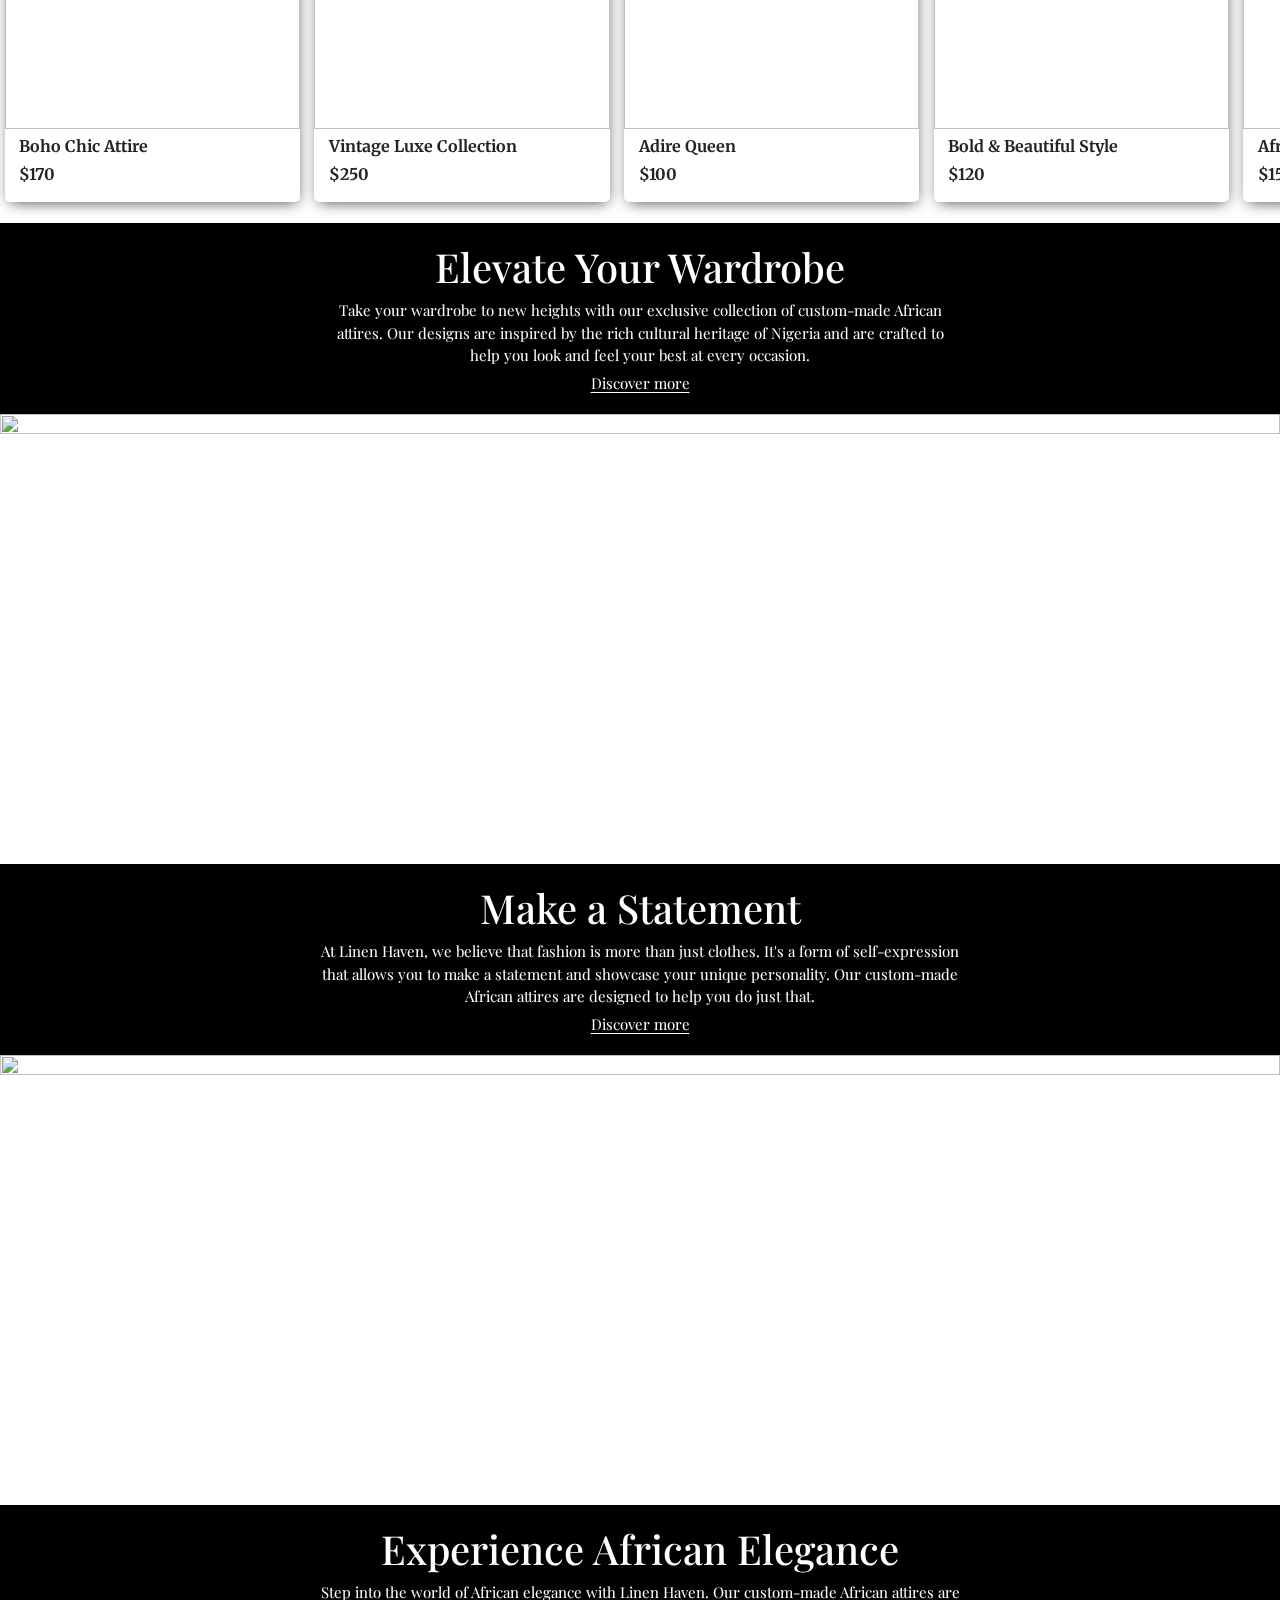
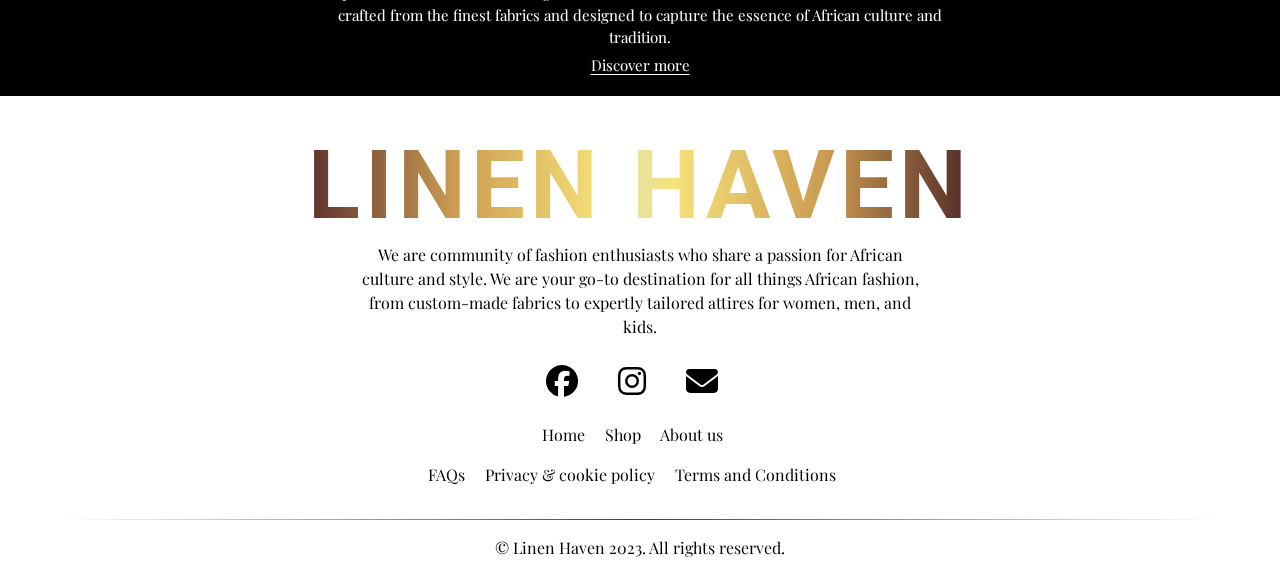
==== commit 8b4bf467: "more edits 2" ====
--- a/index.html
+++ b/index.html
@@ -30,16 +30,39 @@
             </li>
           </ul>
         </div>
+
         <a href="#" class="navbar-brand" id="navbar-brand">
           <img src="./images/logo.png" alt="" class="logo">
           <h1 class="brand-name">LINEN HAVEN</h1>
         </a>
         
-        <div class="icons header-icons">
-          <i class="nav-link fa-solid header-icon fa-user"></i>
-          <i class="nav-link fa-solid header-icon fa-cart-shopping"></i>
+        <div class="icons header-icons-right">
+          <i class="nav-link fa-solid fa-user header-icon"></i>
+          <i class="nav-link fa-solid fa-cart-shopping header-icon"></i>
+          <i class="nav-link fa-solid fa-bars header-icon toggle_btn"></i>
         </div>
+
+        <div class="dropdown_menu">
+          <li class="active">
+            <a class="nav-link active" href="#">Home <span class="sr-only">(current)</span></a>
+          </li>
+          <hr class="styled" />
+          <li class="">
+            <a class="nav-link" href="#">Shop</a>
+          </li>
+          <hr class="styled" />
+          <li class="">
+            <a class="nav-link" href="#">About us</a>
+          </li>
+          <hr class="styled" />
+          <li class="">
+            <a class="nav-link" href="#">Contact us</a>
+          </li>
+      </div>
       </nav>
+
+
+
       <img src="" alt="" class="the-big-image header-img" />
     </header>
     <div class="divider flex-div">
@@ -201,10 +224,11 @@
     <div class="footer white-div flex-div">
       <h1 class="brand-name">LINEN HAVEN</h1>
       <img src="./images/logo.png" alt="" class="logo">
-      <p>We create a community of fashion enthusiasts who share a passion for African culture and style. We are your go-to destination for all things African fashion, from custom-made fabrics to expertly tailored attires for women, men, and kids.</p>
+      <p>We are community of fashion enthusiasts who share a passion for African culture and style. We are your go-to destination for all things African fashion, from custom-made fabrics to expertly tailored attires for women, men, and kids.</p>
       <div class="icons footer-icons">
         <a target=”_blank” href="https://www.facebook.com/micheal.oyor?mibextid=ZbWKwL"><i class="fa-brands fa-facebook"></i></a>
         <a target=”_blank” href="https://instagram.com/oyor_michael?igshid=YmMyMTA2M2Y="><i class="fa-brands fa-instagram"></i></a>
+        <a target=”_blank” href="https://instagram.com/oyor_michael?igshid=YmMyMTA2M2Y="><i class="fa-solid fa-envelope"></i></a>
       </div>
       <div class="link-container">
         <div class="link-row">
@@ -212,7 +236,6 @@
             <a href="#">Home</a>
             <a href="#">Shop</a>
             <a href="#">About us</a>
-            <a href="#">Contact us</a>
           </div>
           <div class="footer-links">
             <a href="#">FAQs</a>
--- a/css/styles.css
+++ b/css/styles.css
@@ -3,10 +3,9 @@
 }
 body {
   font-family: 'Playfair Display', 'sans-serif';
-  height: 100vh;
+  min-height: 100vh;
   margin: 0;
 }
-
 .flex-div {
   display: flex;
   align-items: center;
@@ -14,44 +13,55 @@
   flex-direction: column;
   text-align: center;
 }
+
+/* HEADER */
 header {
   width: 100%;
   color: #f6f1f1;
 }
-
 .nav {
   display: flex;
   align-items: center;
   justify-content: center;
   background-color: #000;
-  padding: 0px 1vw;
-}
-.nav-links-div,
-.icons {
-  width: 30vw;
-}
+  padding: 0px 5vw;
+  font-size: 15px;
+}
+
 .nav-links-ul {
   display: flex;
   padding: 0;
-  padding-top: 10px;
+  margin-bottom: 0;
+  /* padding-top: 10px; */
   justify-content: center;
 }
 .nav-link {
-  text-align: center;
+  /* text-align: center; */
   text-transform: uppercase;
+}
+.nav-link:hover {
+  color: #e6b469;
+}
+li {
+  list-style-type: none;
+}
+a {
+  color: #fff;
 }
 .active {
   text-decoration: underline;
 }
 
+/* logo */
+.logo {
+  display: none;
+}
 .navbar-brand {
   margin-left: auto;
   margin-right: auto;
 }
-.navbar-brand:hover {
-  color: #fff;
-}
 .brand-name {
+  margin-bottom: 0;
   font-family: 'Roboto', sans-serif;
   letter-spacing: 5px;
   font-size: 2.5em;
@@ -61,28 +71,11 @@
   -webkit-background-clip: text;
 }
 
-.logo {
-  display: none;
-}
-
-ul {
-  list-style-type: none;
-}
-a {
-  color: #fff;
-}
-a:hover {
-  color: #fff;
-}
-
-.header-icons {
-  justify-content: flex-end;
-  text-align: right;
-}
-
-.icons {
+/* icons */
+.header-icons-right {
   display: flex;
 }
+
 .icons i {
   margin: 10px;
   color: #fff;
@@ -90,11 +83,46 @@
 .icons i:hover {
   cursor: pointer;
 }
-
+.toggle_btn {
+  font-size: 1rem;
+  display: none;
+}
+
+/* DROPDOWN MENU */
+.dropdown_menu {
+  display: none;
+  height: 0;
+  position: absolute;
+  right: 2rem;
+  top: 60px;
+  width: 55vw;
+  background: rgba(255, 255, 255, 0.5);
+  backdrop-filter: blur(15px);
+  border-radius: 10px;
+  overflow: hidden;
+  transition: height cubic-bezier(0.175, 0.885, 0.32, 1.275);
+}
+.dropdown_menu.open {
+  height: auto;
+  padding: 15px 0;
+}
+.dropdown_menu a {
+  color: #000;
+  display: flex;
+  align-items: center;
+  justify-content: center;
+}
+.fa-xmark {
+  color: #e6b469 !important;
+}
+.dropdown_menu hr {
+  margin: 5px;
+}
+
+/* header image */
 .header-img {
   content: url('https://lh3.googleusercontent.com/[base64]w1112-h625-s-no?authuser=0');
 }
-
 .the-big-image {
   width: 100%;
   min-height: 50vh;
@@ -102,6 +130,7 @@
   object-fit: contain;
 }
 
+/* MAIN BOBY */
 .divider {
   background-color: #000;
   color: #fff;
@@ -196,6 +225,7 @@
   content: url('https://lh3.googleusercontent.com/[base64]w1112-h625-s-no?authuser=0');
 }
 
+/* FOOTER */
 .footer {
   margin: 0;
   padding: 2rem;
@@ -238,11 +268,9 @@
   cursor: pointer;
 }
 
+/* RESPONSIVE DESIGN */
 /********** Large devices only **********/
 @media (max-width: 1200px) {
-  .nav {
-    font-size: 1.3vw;
-  }
   .navbar-brand {
     font-size: 1.5vw;
   }
@@ -250,11 +278,11 @@
     padding: 20px 15rem;
   }
   .divider h1 {
-    font-size: 4vw;
+    font-size: 35px;
   }
   .divider p,
   .divider a {
-    font-size: 1.5vw;
+    font-size: 15px;
   }
   .footer p {
     padding: 0 10rem;
@@ -262,88 +290,116 @@
 }
 
 @media (max-width: 992px) {
+  .nav-link {
+    padding: 0.5rem;
+    font-size: 14px;
+  }
+  .navbar-brand {
+    font-size: 1.8vw;
+  }
+  .divider {
+    padding: 20px 10rem;
+  }
+  .media-element p,
+  .media-element span {
+    font-size: 15px;
+  }
+}
+
+/********** Extra small devices only **********/
+@media (max-width: 768px) {
   .nav {
-    font-size: 1.5vw;
-  }
-  .brand-name {
+    padding: 0px 2vw;
+  }
+  .nav-links-div,
+  .nav-links-ul,
+  .nav-items {
     display: none;
   }
-  #navbar-brand {
-    padding-top: 0;
-    padding-bottom: 0;
+
+  .navbar-brand {
+    font-size: 0.8rem;
+    margin: 0;
+    margin-right: auto;
+    padding: 1rem;
+  }
+  .toggle_btn {
+    display: block;
+  }
+
+  .dropdown_menu {
+    display: block;
+  }
+
+  .header-img {
+    content: url('https://lh3.googleusercontent.com/[base64]w499-h624-s-no?authuser=0');
+  }
+
+  .media-scroller {
+    grid-auto-columns: 45%;
+  }
+  .media-img {
+    height: 50vw;
+  }
+
+  .divider {
+    padding: 20px 2rem;
+  }
+  .divider h1 {
+    font-size: 25px;
+  }
+  .divider p,
+  .divider a {
+    font-size: 12px;
+  }
+
+  .the-big-image {
+    min-height: 20vh;
+  }
+  .big-image-2 {
+    content: url('https://lh3.googleusercontent.com/[base64]w500-h625-s-no?authuser=0');
+  }
+  .big-image-3 {
+    content: url('https://lh3.googleusercontent.com/[base64]w500-h625-s-no?authuser=0');
+  }
+  .footer p {
+    padding: 0 5rem;
+  }
+}
+
+/* inbetween */
+@media (max-width: 576px) {
+  .navbar-brand {
+    font-size: 0.6rem;
+  }
+
+  /* .brand-name {
+    display: none;
   }
   .logo {
     display: inline;
-    height: 100px;
+    height: 40px;
+  } */
+  .header-icon {
+    font-size: 0.8rem;
   }
   .icons i {
-    margin: 0.5rem;
-  }
-  .divider {
-    padding: 20px 10rem;
-  }
-  .media-element p,
-  .media-element span {
-    font-size: 1.5vw;
-  }
-}
-
-/********** Extra small devices only **********/
-@media (max-width: 768px) {
-  .nav-links-div,
-  .icons {
-    width: 35vw;
-  }
-  .nav a {
-    padding: 1rem 0.5rem;
-  }
-  .nav-links-ul {
-    padding-top: 0px;
-    margin: 0;
-  }
-  .logo {
-    height: 10vw;
-  }
-  .header-icons{
-    padding-right: 2vw;
-  }
-  .header-icon{
-   padding: 1vw; 
-  }
-
-  .header-img{
-    content: url('https://lh3.googleusercontent.com/[base64]w499-h624-s-no?authuser=0');
-  }
-
-  .media-scroller{
-    grid-auto-columns: 30%;
-  }
-  .media-img{
-    height: 50vw;
-  }
-
-  .divider {
-    padding: 20px 2rem;
-  }
-  .divider h1 {
-    font-size: 5vw;
-  }
-  .divider p,
-  .divider a {
-    font-size: 2vw;
-  }
-  .big-image-2 {
-    content: url('https://lh3.googleusercontent.com/[base64]w500-h625-s-no?authuser=0');
-  }
-  .big-image-3{
-    content: url('https://lh3.googleusercontent.com/[base64]w500-h625-s-no?authuser=0');
-  }
-  .footer p {
-    padding: 0 5rem;
-  }
-}
-
+    margin: 5px;
+  }
+  .dropdown_menu {
+    left: 2rem;
+    width: unset;
+  }
+}
+
+/********** Extra extra small devices only **********/
 @media (max-width: 400px) {
+  .navbar-brand {
+    font-size: 0.5rem;
+  }
+  .icons i {
+    margin: 1px;
+  }
   .media-scroller::-webkit-scrollbar {
     width: 1em;
     height: 0.3em;
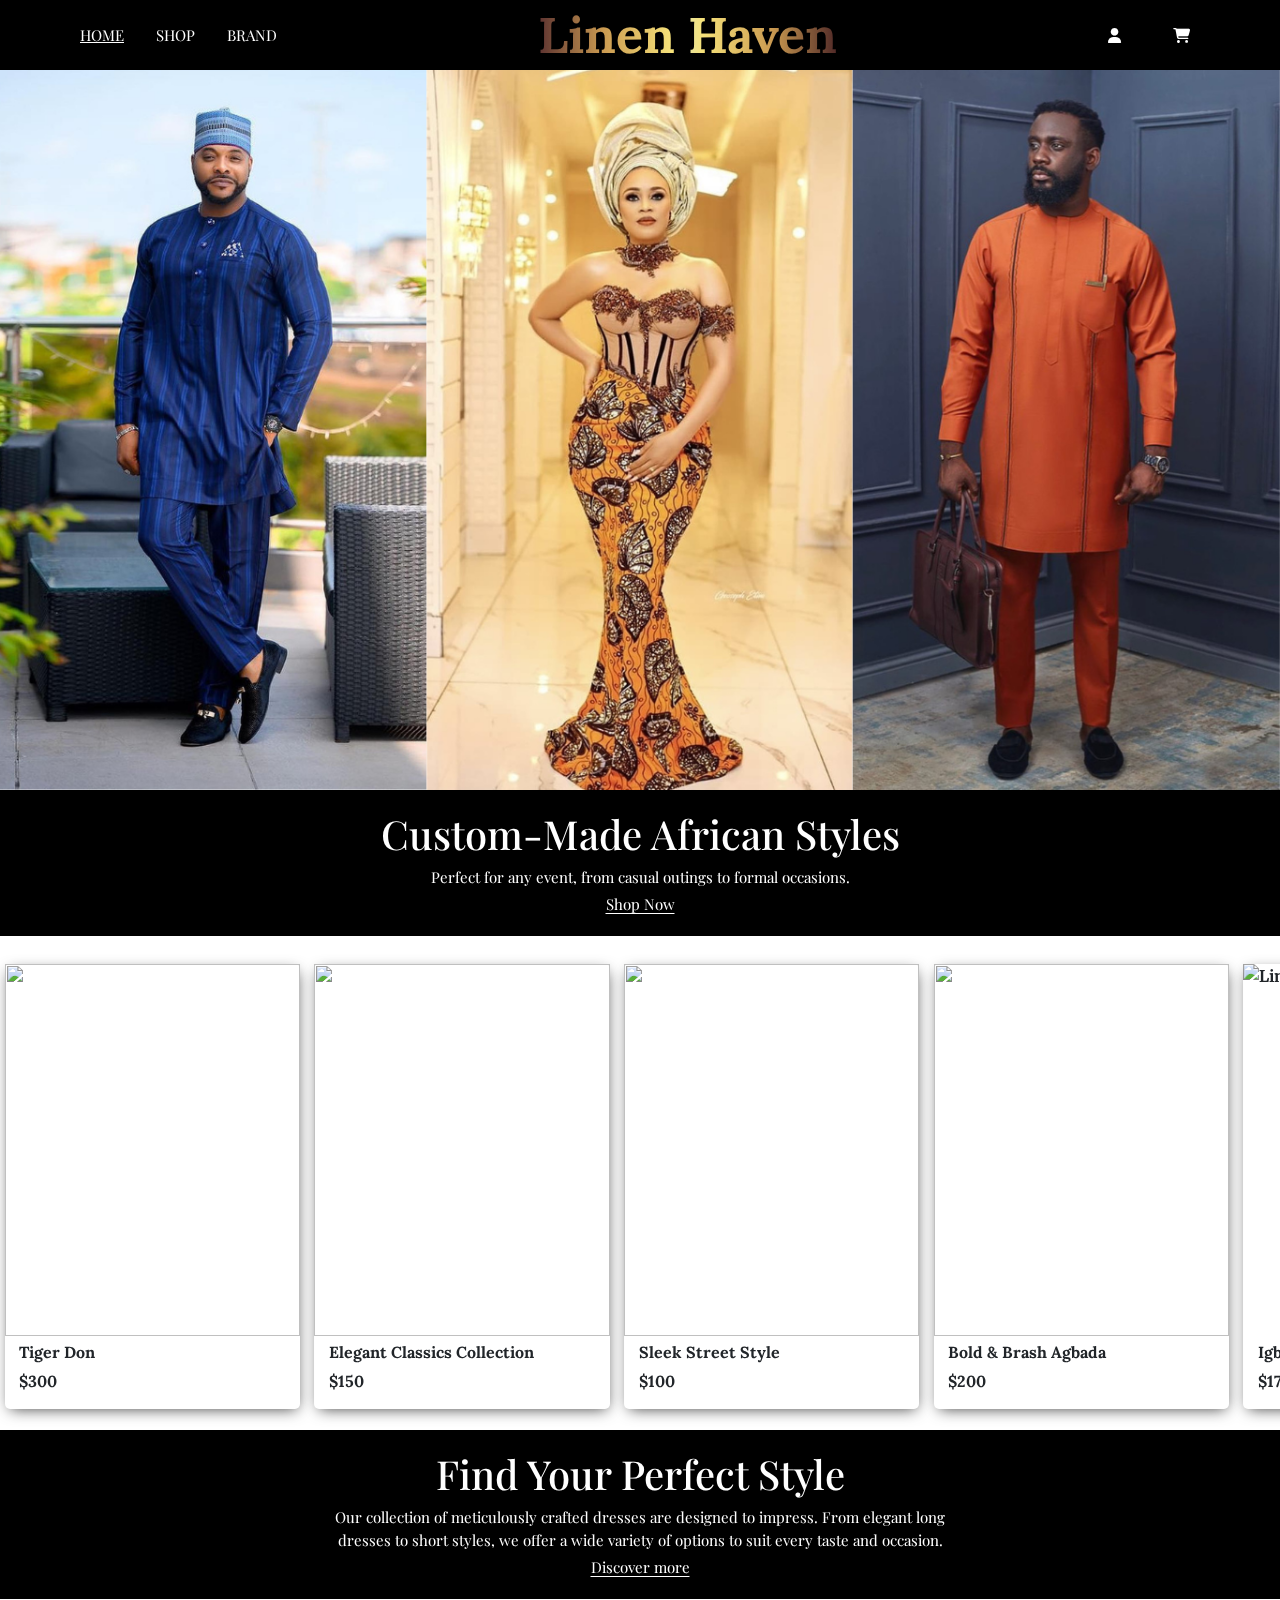
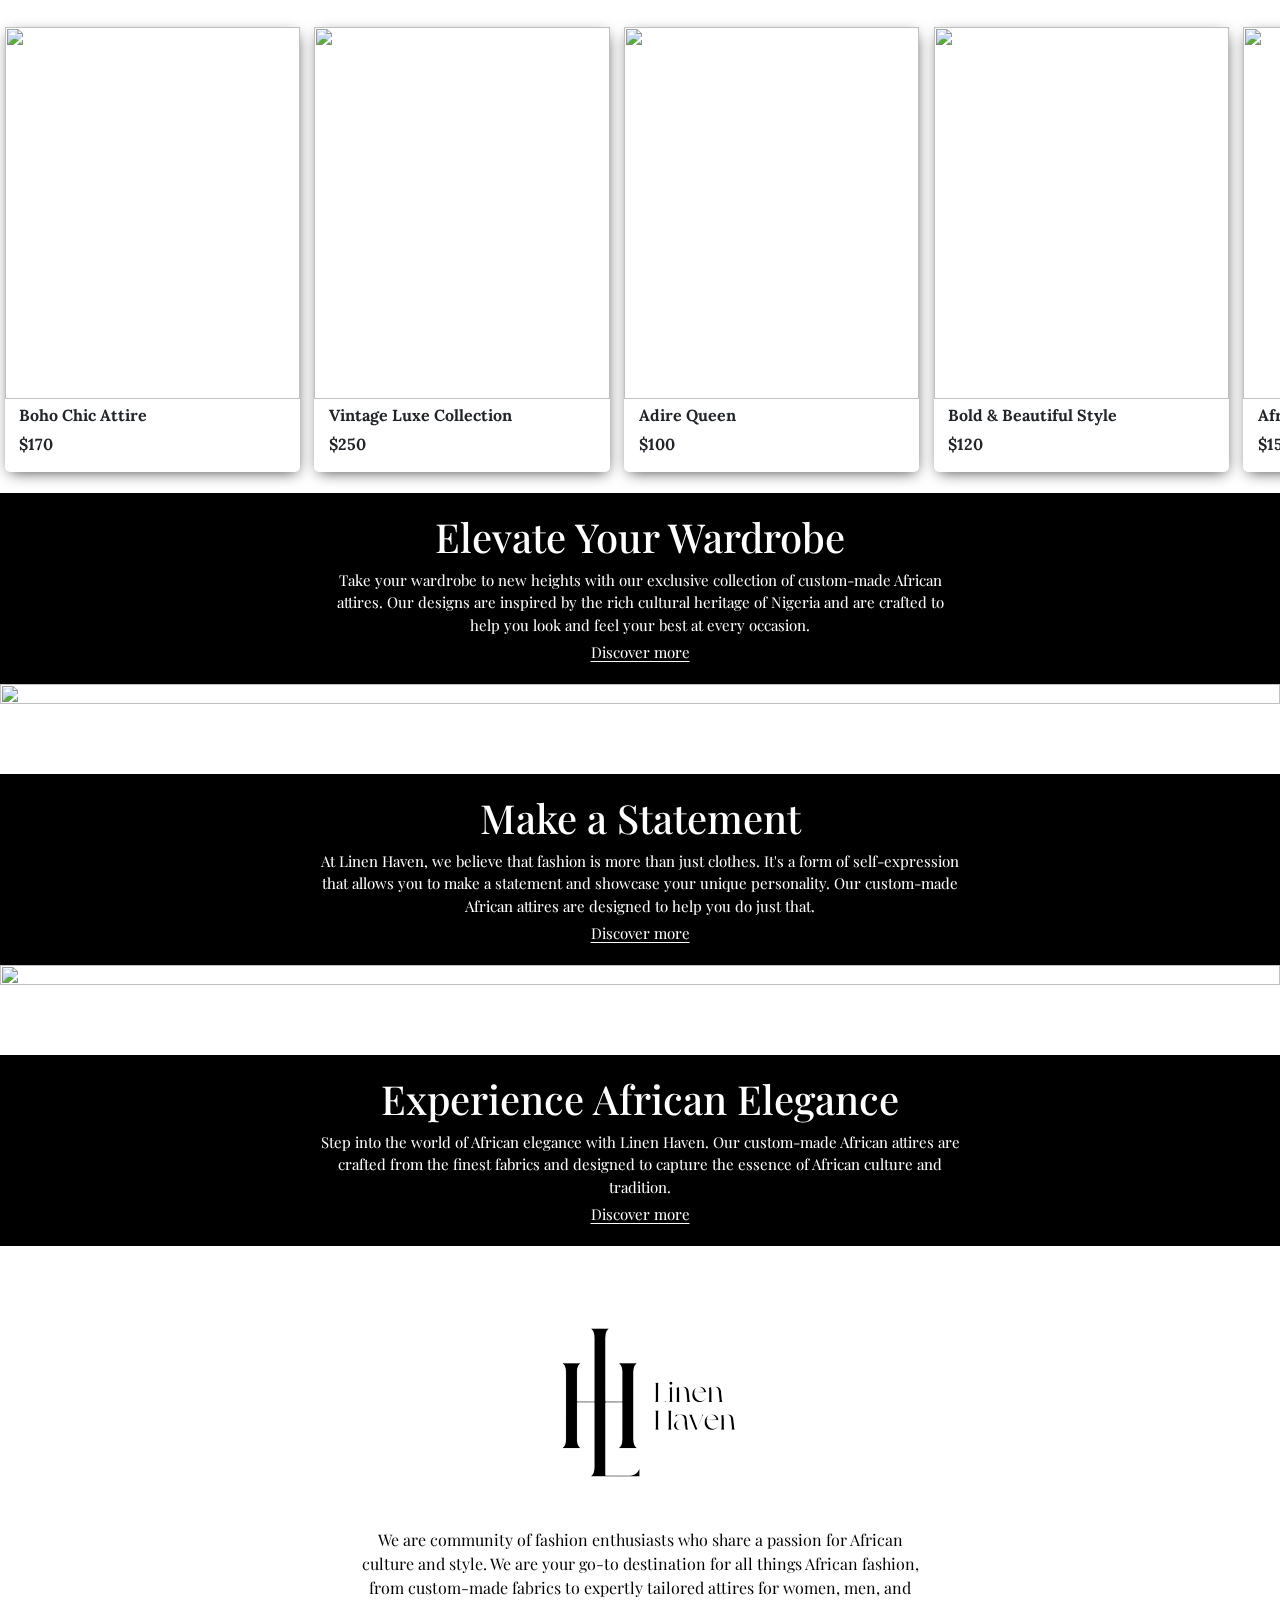
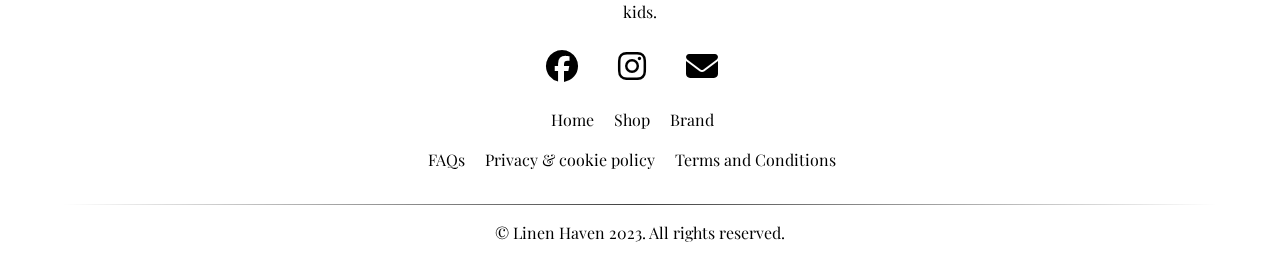
==== commit 13477372: "more edits, shop, about" ====
--- a/index.html
+++ b/index.html
@@ -10,7 +10,7 @@
     <link rel="preconnect" href="https://fonts.googleapis.com" />
     <link rel="preconnect" href="https://fonts.gstatic.com" crossorigin />
     <link href="https://fonts.googleapis.com/css2?family=Lora:wght@400;500;700&family=Merriweather:wght@300;400;700&family=Open+Sans:wght@300;400;500&family=Oxygen:wght@300;400;700&family=Playfair+Display:ital,wght@0,400;0,500;1,400&family=Roboto:wght@300;400;700&display=swap" rel="stylesheet" />
-    <link rel="icon" href="./images/Logo-image.png" type="image/x-icon">
+    <link rel="icon" href="./images/just_logo.png" type="image/x-icon">
     <link rel="stylesheet" href="css/styles.css" />
     <title>Linen Haven</title>
   </head>
@@ -23,17 +23,17 @@
               <a class="nav-link active" href="#">Home <span class="sr-only">(current)</span></a>
             </li>
             <li class="nav-items">
-              <a class="nav-link" href="#">Shop</a>
+              <a class="nav-link" href="shop.html">Shop</a>
             </li>
             <li class="nav-items">
-              <a class="nav-link" href="#">About us</a>
+              <a class="nav-link" href="about.html">Brand</a>
             </li>
           </ul>
         </div>
 
         <a href="#" class="navbar-brand" id="navbar-brand">
-          <img src="./images/logo.png" alt="" class="logo">
-          <h1 class="brand-name">LINEN HAVEN</h1>
+          <!-- <img src="./images/logo.png" alt="" class="logo"> -->
+          <h1 class="brand-name">Linen Haven</h1>
         </a>
         
         <div class="icons header-icons-right">
@@ -48,16 +48,18 @@
           </li>
           <hr class="styled" />
           <li class="">
-            <a class="nav-link" href="#">Shop</a>
+            <a class="nav-link" href="shop.html">Shop</a>
           </li>
           <hr class="styled" />
           <li class="">
-            <a class="nav-link" href="#">About us</a>
+            <a class="nav-link" href="about.html">Brand</a>
           </li>
           <hr class="styled" />
           <li class="">
-            <a class="nav-link" href="#">Contact us</a>
-          </li>
+            <a class="nav-link" href="#footer">Contact us</a>
+          </li>
+          <span class="above-dpm-logo"></span>
+          <img src="images/Linen_Haven_Logo_black.png" alt="" class="logo">
       </div>
       </nav>
 
@@ -221,9 +223,9 @@
       <a class="shop-now" href="#">Discover more</a>
     </div>
 
-    <div class="footer white-div flex-div">
-      <h1 class="brand-name">LINEN HAVEN</h1>
-      <img src="./images/logo.png" alt="" class="logo">
+    <div id="footer" class="footer white-div flex-div">
+      <!-- <h1 class="brand-name">Linen Haven</h1> -->
+      <img src="images/Linen_Haven_Logo_black.png" alt="" class="logo">
       <p>We are community of fashion enthusiasts who share a passion for African culture and style. We are your go-to destination for all things African fashion, from custom-made fabrics to expertly tailored attires for women, men, and kids.</p>
       <div class="icons footer-icons">
         <a target=”_blank” href="https://www.facebook.com/micheal.oyor?mibextid=ZbWKwL"><i class="fa-brands fa-facebook"></i></a>
@@ -234,8 +236,8 @@
         <div class="link-row">
           <div class="footer-links">
             <a href="#">Home</a>
-            <a href="#">Shop</a>
-            <a href="#">About us</a>
+            <a href="shop.html">Shop</a>
+            <a href="about.html">Brand</a>
           </div>
           <div class="footer-links">
             <a href="#">FAQs</a>
@@ -247,7 +249,8 @@
       <hr class="styled" />
       <p>© Linen Haven 2023. All rights reserved.</p>
     </div>
-    <script src="https://code.jquery.com/jquery-3.2.1.slim.min.js" integrity="sha384-KJ3o2DKtIkvYIK3UENzmM7KCkRr/rE9/Qpg6aAZGJwFDMVNA/GpGFF93hXpG5KkN" crossorigin="anonymous"></script>
+    <script src="https://cdnjs.cloudflare.com/ajax/libs/jquery/3.7.0/jquery.min.js" integrity="sha512-3gJwYpMe3QewGELv8k/BX9vcqhryRdzRMxVfq6ngyWXwo03GFEzjsUm8Q7RZcHPHksttq7/GFoxjCVUjkjvPdw==" crossorigin="anonymous" referrerpolicy="no-referrer"></script>
+    <!-- <script src="https://code.jquery.com/jquery-3.2.1.slim.min.js" integrity="sha384-KJ3o2DKtIkvYIK3UENzmM7KCkRr/rE9/Qpg6aAZGJwFDMVNA/GpGFF93hXpG5KkN" crossorigin="anonymous"></script> -->
     <script src="https://cdn.jsdelivr.net/npm/popper.js@1.12.9/dist/umd/popper.min.js" integrity="sha384-ApNbgh9B+Y1QKtv3Rn7W3mgPxhU9K/ScQsAP7hUibX39j7fakFPskvXusvfa0b4Q" crossorigin="anonymous"></script>
     <script src="https://cdn.jsdelivr.net/npm/bootstrap@4.0.0/dist/js/bootstrap.min.js" integrity="sha384-JZR6Spejh4U02d8jOt6vLEHfe/JQGiRRSQQxSfFWpi1MquVdAyjUar5+76PVCmYl" crossorigin="anonymous"></script>
     <script src="js/main.js"></script>
--- a/css/styles.css
+++ b/css/styles.css
@@ -1,5 +1,8 @@
 * {
   box-sizing: border-box;
+}
+:root{
+  --orange: #e6b469;
 }
 body {
   font-family: 'Playfair Display', 'sans-serif';
@@ -48,13 +51,16 @@
 a {
   color: #fff;
 }
+a:hover{
+  color: var(--orange);
+}
 .active {
   text-decoration: underline;
 }
 
 /* logo */
 .logo {
-  display: none;
+  display: block;
 }
 .navbar-brand {
   margin-left: auto;
@@ -62,8 +68,7 @@
 }
 .brand-name {
   margin-bottom: 0;
-  font-family: 'Roboto', sans-serif;
-  letter-spacing: 5px;
+  font-family: 'Lora', serif;
   font-size: 2.5em;
   font-weight: bold;
   background-image: linear-gradient(to right, #5c3230 0, #cb9b51 22%, #f6e27a 45%, #e7e29b 50%, #f6e27a 55%, #cb9b51 78%, #502927 100%);
@@ -93,20 +98,23 @@
   display: none;
   height: 0;
   position: absolute;
-  right: 2rem;
+  right: 0;
   top: 60px;
   width: 55vw;
-  background: rgba(255, 255, 255, 0.5);
+  background: rgba(255, 255, 255, 0.945);
   backdrop-filter: blur(15px);
-  border-radius: 10px;
   overflow: hidden;
+  z-index: 5;
   transition: height cubic-bezier(0.175, 0.885, 0.32, 1.275);
 }
 .dropdown_menu.open {
-  height: auto;
+  height: 90vh;
   padding: 15px 0;
 }
 .dropdown_menu a {
+  font-size: 1.2rem;
+  font-weight: bold;
+  letter-spacing: 1px;
   color: #000;
   display: flex;
   align-items: center;
@@ -115,17 +123,25 @@
 .fa-xmark {
   color: #e6b469 !important;
 }
-.dropdown_menu hr {
+.dropdown_menu hr{
+  background-image: linear-gradient(to right, rgba(0, 0, 0, 0), rgba(0, 0, 0, 0.2), rgba(0, 0, 0, 0));
   margin: 5px;
+}
+.dropdown_menu .logo{
+  width: 200px;
+}
+.above-dpm-logo{ /* span above logo*/
+  margin-bottom: 5rem;
 }
 
 /* header image */
 .header-img {
-  content: url('https://lh3.googleusercontent.com/[base64]w1112-h625-s-no?authuser=0');
+  /* content: url('https://lh3.googleusercontent.com/[base64]w1112-h625-s-no?authuser=0'); */
+  content: url('../images/Header-Image.png');
 }
 .the-big-image {
   width: 100%;
-  min-height: 50vh;
+  min-height: 10vh;
   height: 100%;
   object-fit: contain;
 }
@@ -145,6 +161,7 @@
   text-decoration: underline;
   text-underline-offset: 3px;
 }
+
 .white-div {
   background-color: #fff;
 }
@@ -190,9 +207,9 @@
 .snaps-inline > * {
   scroll-snap-align: start;
 }
-
 .image-name,
 .pricing {
+  font-family: 'Lora', serif;
   margin: 0rem 0.6rem;
 }
 
@@ -223,6 +240,36 @@
 }
 .big-image-3 {
   content: url('https://lh3.googleusercontent.com/[base64]w1112-h625-s-no?authuser=0');
+}
+
+/* SHOP PAGE */
+.main-content{
+  padding: 20px;
+  min-height: 50vh;
+}
+.grid-products{
+  padding: 10px;
+}
+.grid-item{
+  height: auto;
+  padding: 10px;
+  /* border: 2px solid #000; */
+}
+.media-big-img {
+  width: 100%;
+  height: 40vw;
+  object-fit: cover;
+}
+.image-name-big{
+  font-weight: bold;
+  font-size: 1.3rem;
+  margin-bottom: 0;
+}
+
+/* ABOUT PAGE */
+.about_h1{
+  margin: 20px;
+  margin-left: 0;
 }
 
 /* FOOTER */
@@ -248,7 +295,7 @@
   font-size: 6em;
 }
 .footer .logo {
-  height: 20vw;
+  height: auto;
   margin: 1rem;
 }
 .footer-icons {
@@ -258,13 +305,13 @@
   font-size: 2rem;
   color: #000;
 }
-hr.styled {
+.styled {
   border: 0;
   width: 95%;
   height: 1px;
   background-image: linear-gradient(to right, rgba(0, 0, 0, 0), rgba(0, 0, 0, 0.75), rgba(0, 0, 0, 0));
 }
-hr.styled:hover {
+.styled:hover {
   cursor: pointer;
 }
 
@@ -328,11 +375,16 @@
   }
 
   .dropdown_menu {
-    display: block;
+    display: flex;
+    align-items: center;
+    justify-content: center;
+    flex-direction: column;
+    text-align: center;
   }
 
   .header-img {
-    content: url('https://lh3.googleusercontent.com/[base64]w499-h624-s-no?authuser=0');
+    /* content: url('https://lh3.googleusercontent.com/[base64]w499-h624-s-no?authuser=0'); */
+    content: url('../images/smaller-header-image.png');
   }
 
   .media-scroller {
@@ -387,8 +439,7 @@
     margin: 5px;
   }
   .dropdown_menu {
-    left: 2rem;
-    width: unset;
+    width: 70vw;
   }
 }
 
@@ -404,8 +455,8 @@
     width: 1em;
     height: 0.3em;
   }
-  .footer .logo {
-    height: 30vw;
+  .footer .logo{
+    width: 150px;
   }
   .footer p {
     padding: 0 0.5rem;
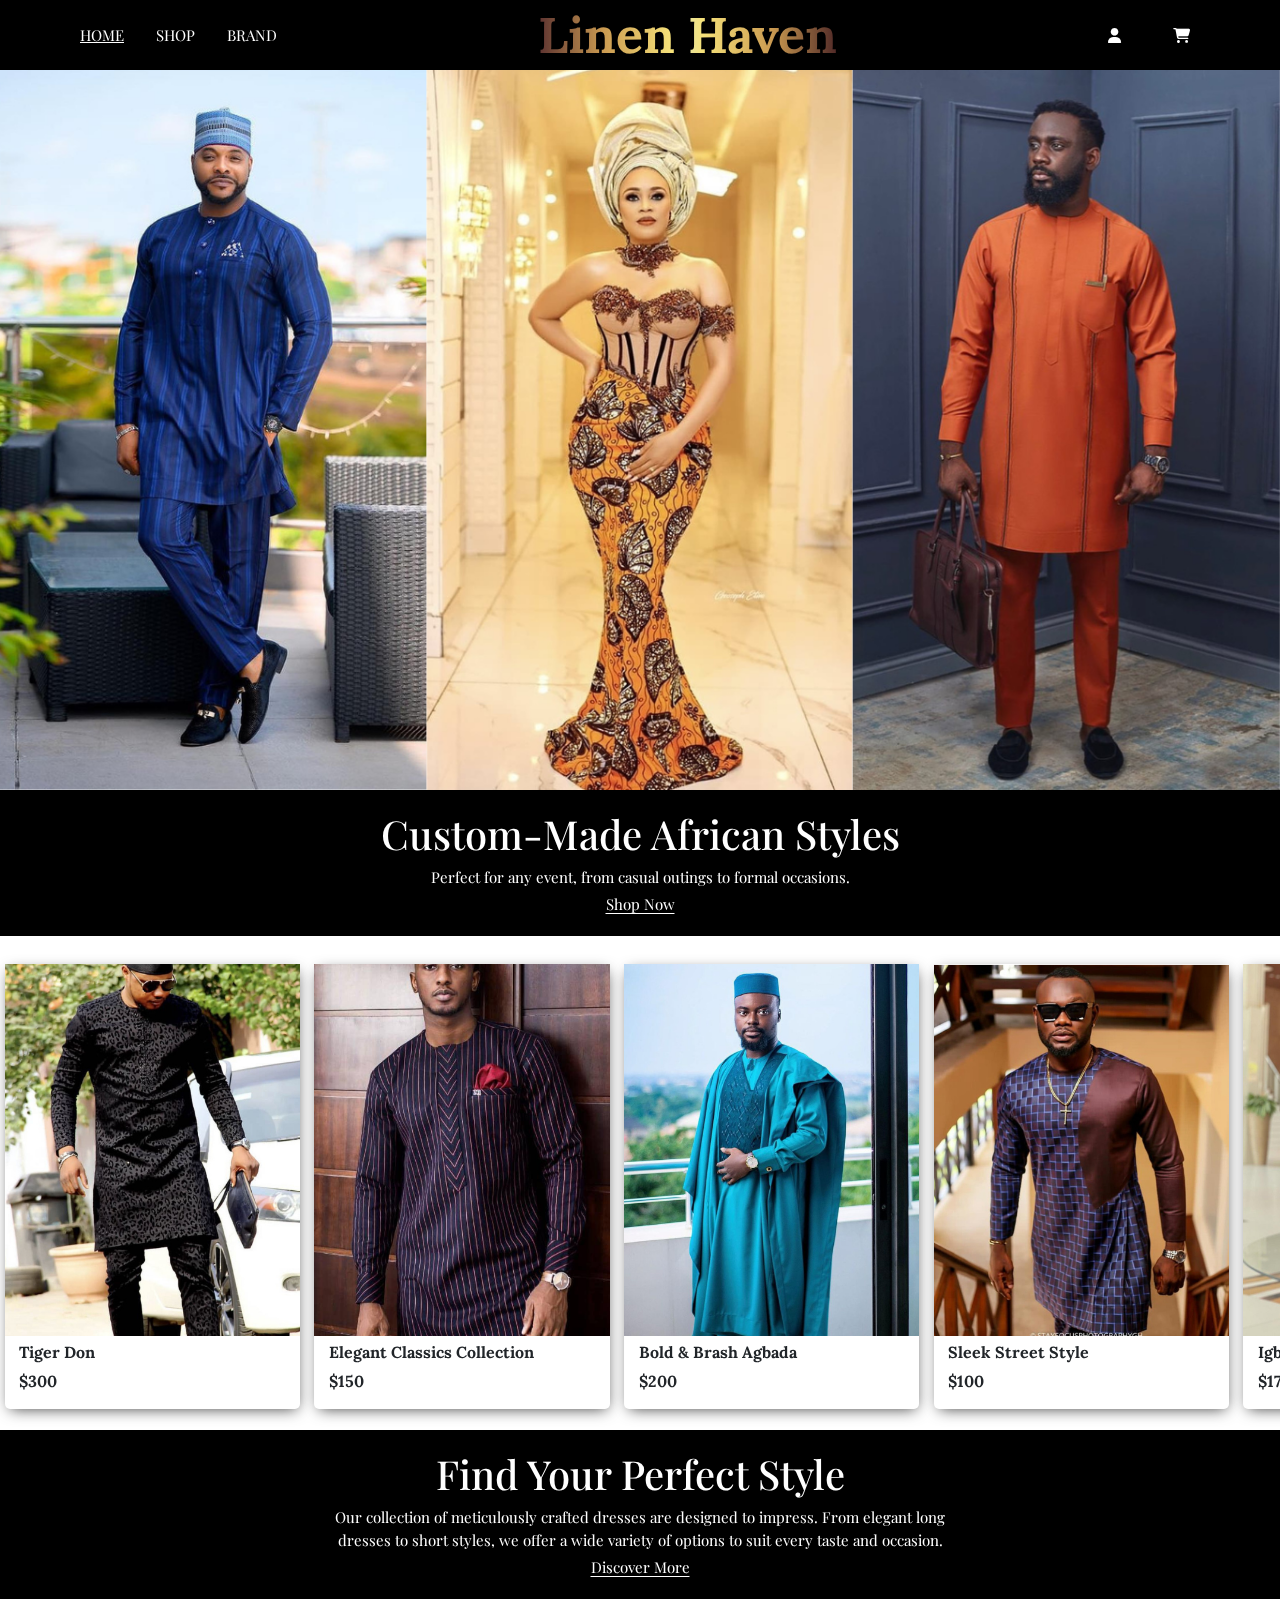
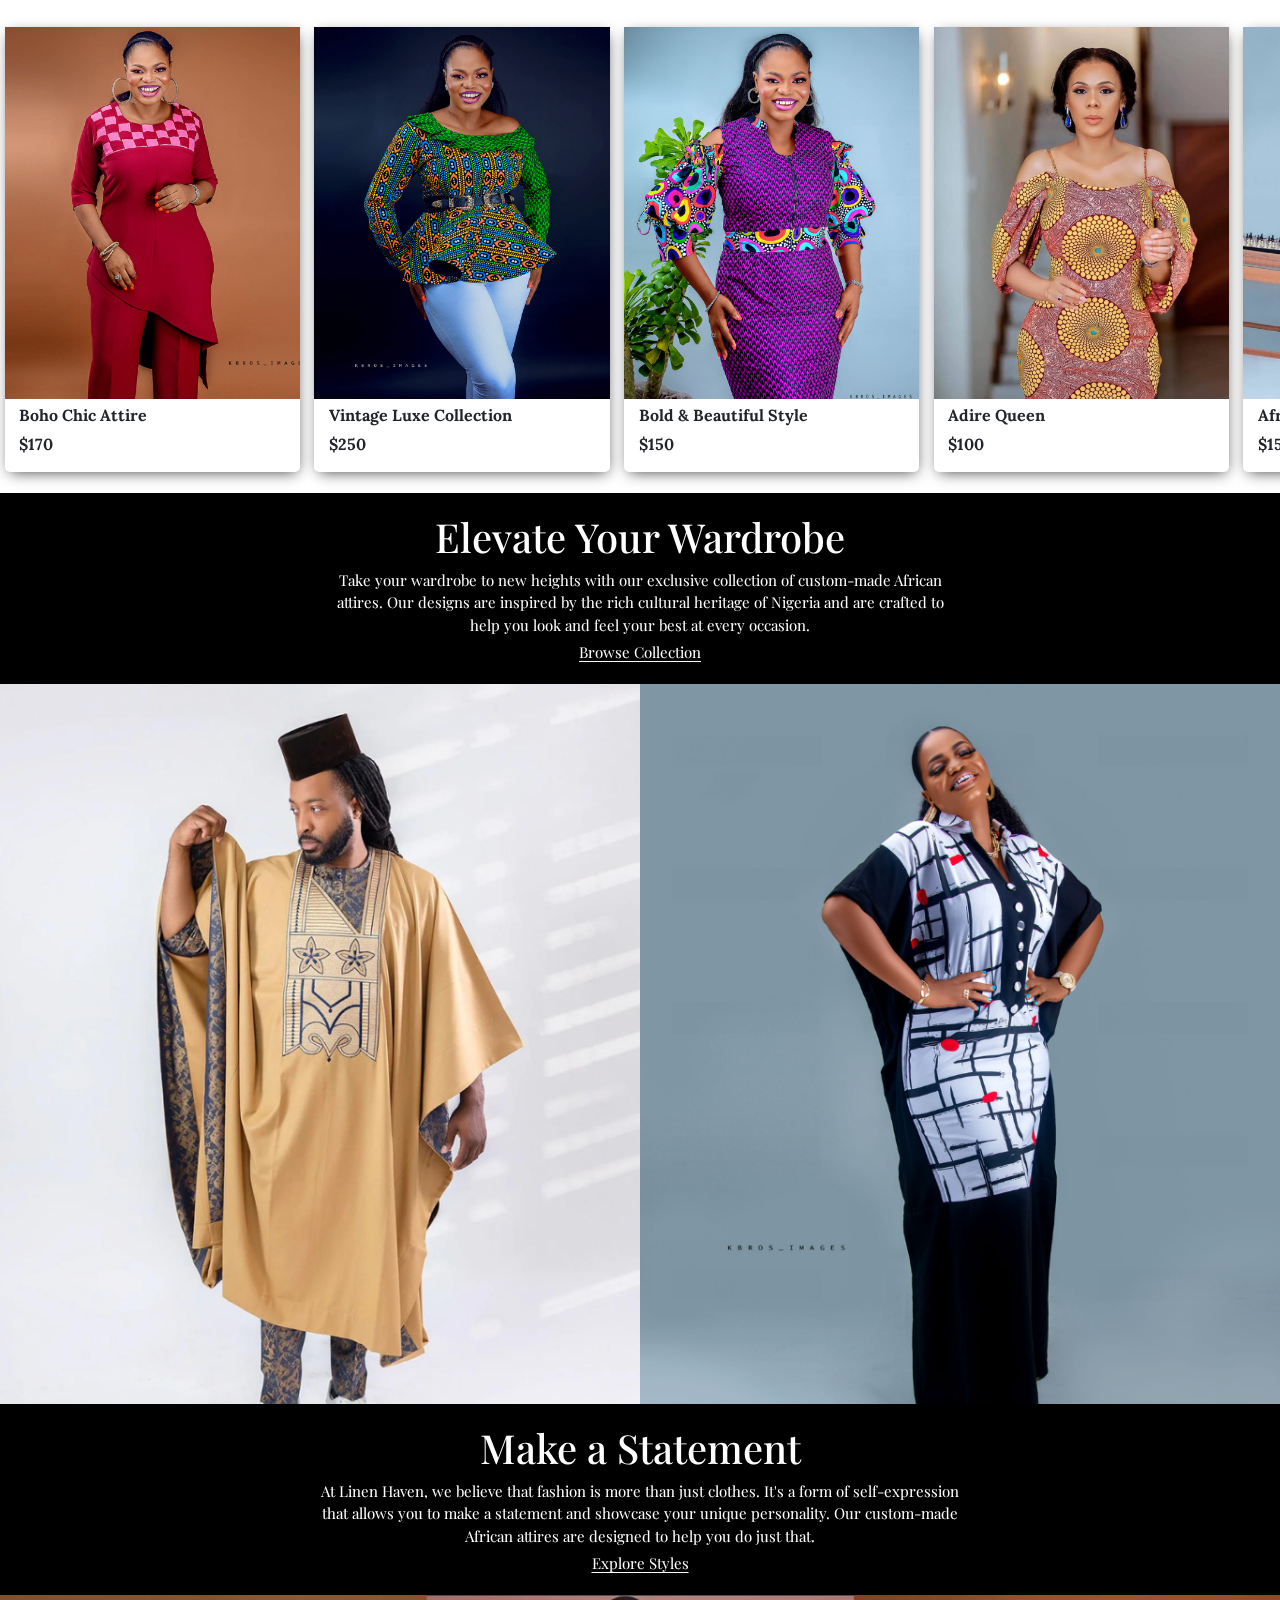
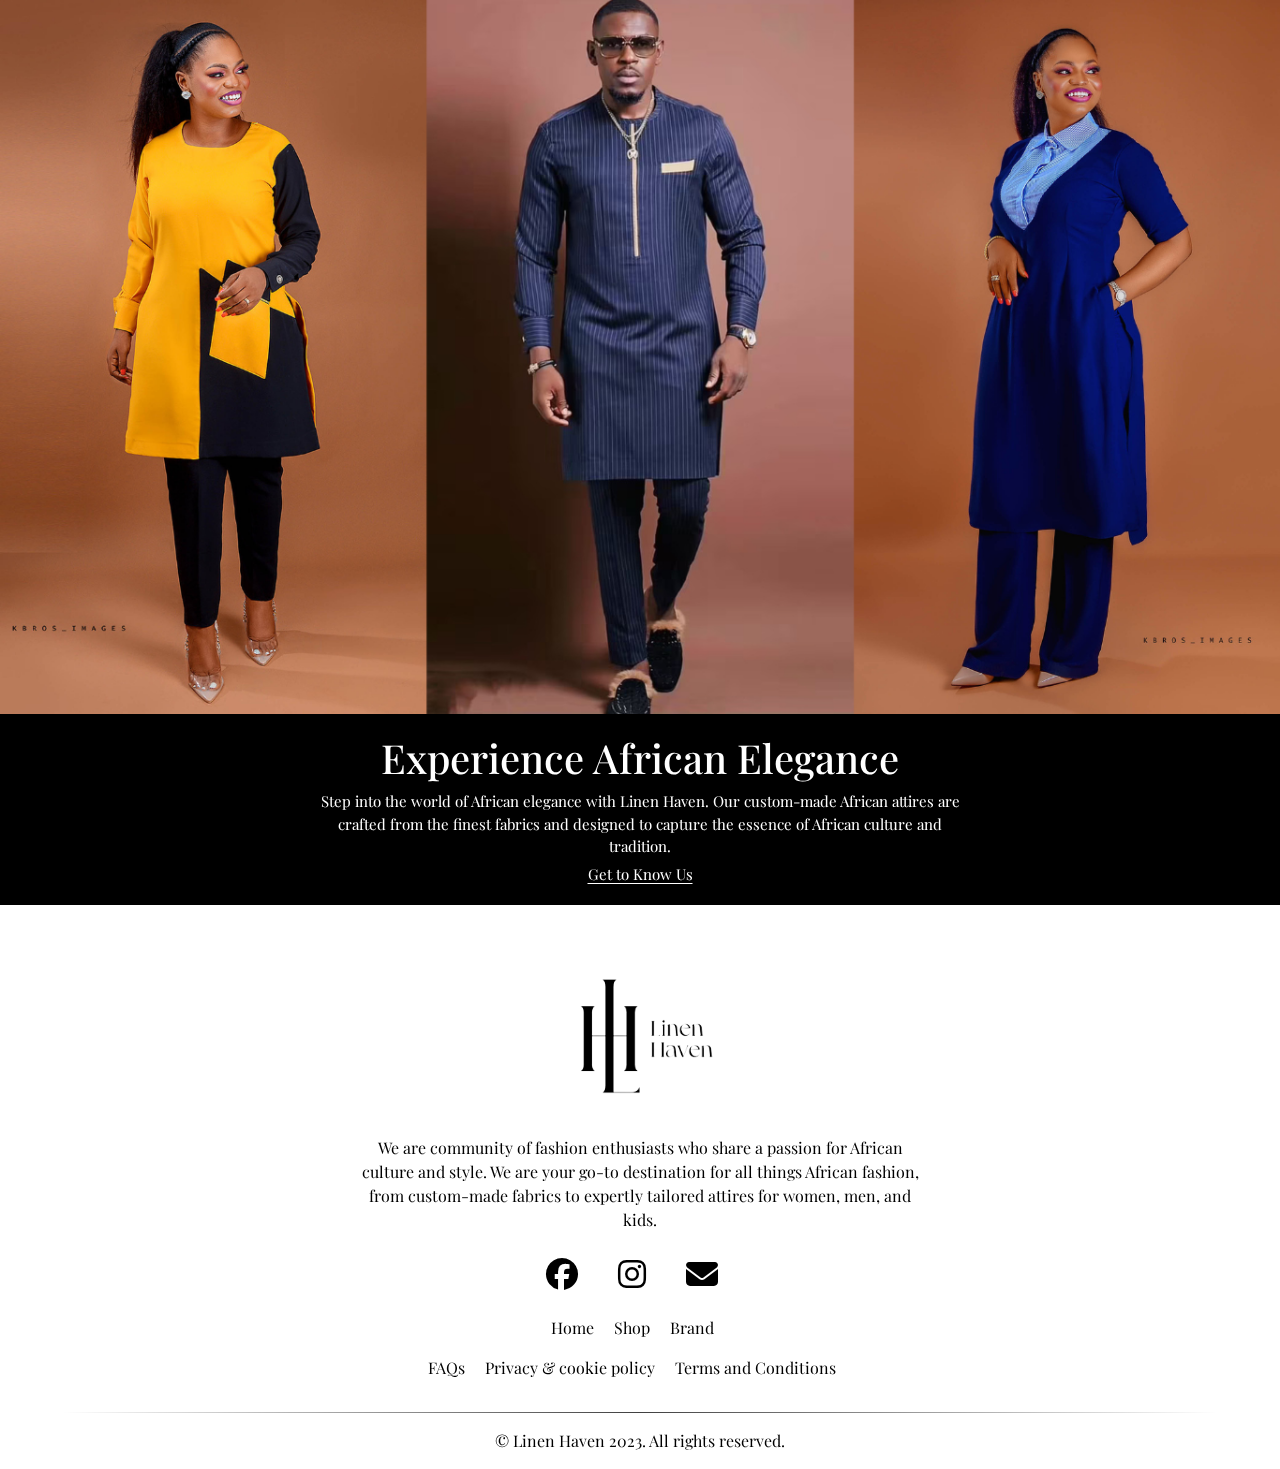
==== commit d25ee6c9: "New updates" ====
--- a/index.html
+++ b/index.html
@@ -10,12 +10,12 @@
     <link rel="preconnect" href="https://fonts.googleapis.com" />
     <link rel="preconnect" href="https://fonts.gstatic.com" crossorigin />
     <link href="https://fonts.googleapis.com/css2?family=Lora:wght@400;500;700&family=Merriweather:wght@300;400;700&family=Open+Sans:wght@300;400;500&family=Oxygen:wght@300;400;700&family=Playfair+Display:ital,wght@0,400;0,500;1,400&family=Roboto:wght@300;400;700&display=swap" rel="stylesheet" />
-    <link rel="icon" href="./images/just_logo.png" type="image/x-icon">
+    <link rel="icon" href="./images/just_logo.png" type="image/x-icon" />
     <link rel="stylesheet" href="css/styles.css" />
     <title>Linen Haven</title>
   </head>
   <body>
-    <header>
+    <header id="home-header">
       <nav class="nav">
         <div class="nav-links-div">
           <ul class="nav-links-ul">
@@ -32,10 +32,9 @@
         </div>
 
         <a href="#" class="navbar-brand" id="navbar-brand">
-          <!-- <img src="./images/logo.png" alt="" class="logo"> -->
           <h1 class="brand-name">Linen Haven</h1>
         </a>
-        
+
         <div class="icons header-icons-right">
           <i class="nav-link fa-solid fa-user header-icon"></i>
           <i class="nav-link fa-solid fa-cart-shopping header-icon"></i>
@@ -59,64 +58,62 @@
             <a class="nav-link" href="#footer">Contact us</a>
           </li>
           <span class="above-dpm-logo"></span>
-          <img src="images/Linen_Haven_Logo_black.png" alt="" class="logo">
-      </div>
+          <img src="images/black-logo-without-bg.png" alt="" class="logo" />
+        </div>
       </nav>
-
-
 
       <img src="" alt="" class="the-big-image header-img" />
     </header>
     <div class="divider flex-div">
       <h1>Custom-Made African Styles</h1>
       <p>Perfect for any event, from casual outings to formal occasions.</p>
-      <a class="shop-now" href="#">Shop Now</a>
+      <a class="shop-now" href="shop.html">Shop Now</a>
     </div>
 
     <div class="media-scroller snaps-inline white-div">
       <div class="media-element">
         <img
           class="media-img img3"
-          src="https://lh3.googleusercontent.com/[base64]w500-h625-s-no?authuser=0"
+          src="images/styles-male-1.png"
           alt=""
         />
         <p class="image-name">Tiger Don</p>
         <span class="pricing">$300</span>
       </div>
-      
+
       <div class="media-element">
         <img
           class="media-img img5"
-          src="https://lh3.googleusercontent.com/[base64]w500-h625-s-no?authuser=0"
+          src="images/styles-male-2.png"
           alt=""
         />
         <p class="image-name">Elegant Classics Collection</p>
         <span class="pricing">$150</span>
       </div>
-      
+
       <div class="media-element">
         <img
           class="media-img img1"
-          src="https://lh3.googleusercontent.com/[base64]w454-h568-s-no?authuser=0"
+          src="images/styles-male-3.png"
+          alt=""
+        />
+        <p class="image-name">Bold & Brash Agbada</p>
+        <span class="pricing">$200</span>
+      </div>
+
+      <div class="media-element">
+        <img
+          class="media-img img6"
+          src="images/styles-male-4.png"
           alt=""
         />
         <p class="image-name">Sleek Street Style</p>
         <span class="pricing">$100</span>
       </div>
-      
-      <div class="media-element">
-        <img
-          class="media-img img6"
-          src="https://lh3.googleusercontent.com/[base64]w500-h625-s-no?authuser=0"
-          alt=""
-        />
-        <p class="image-name">Bold & Brash Agbada</p>
-        <span class="pricing">$200</span>
-      </div>
       <div class="media-element">
         <img
           class="media-img img2"
-          src="https://lh3.googleusercontent.com/[base64]w454-h568-s-no?authuser=0"
+          src="images/styles-male-5.png"
           alt="Linen Haven Men's Fashion"
         />
         <p class="image-name">Igbo Gents</p>
@@ -125,7 +122,7 @@
       <div class="media-element">
         <img
           class="media-img img4"
-          src="https://lh3.googleusercontent.com/[base64]w500-h625-s-no?authuser=0"
+          src="images/styles-male-6.png"
           alt=""
         />
         <p class="image-name">Ankara King</p>
@@ -136,15 +133,15 @@
     <div class="divider flex-div">
       <h1>Find Your Perfect Style</h1>
       <p>Our collection of meticulously crafted dresses are designed to impress. From elegant long dresses to short styles, we offer a wide variety of options to suit every taste and occasion.</p>
-      <a class="shop-now" href="#">Discover more</a>
+      <a class="shop-now" href="shop.html">Discover More</a>
     </div>
 
     <div class="media-scroller snaps-inline white-div">
       <div class="media-element">
         <img
           class="media-img img2"
-          src="https://lh3.googleusercontent.com/[base64]w454-h568-s-no?authuser=0"
-          alt=""
+          src="images/styles-female-1.png"
+          alt="Linen Haven Styles"
         />
         <p class="image-name">Boho Chic Attire</p>
         <span class="pricing">$170</span>
@@ -153,8 +150,8 @@
       <div class="media-element">
         <img
           class="media-img img3"
-          src="https://lh3.googleusercontent.com/[base64]w500-h625-s-no?authuser=0"
-          alt=""
+          src="images/styles-female-2.png"
+          alt="Linen Haven Styles"
         />
         <p class="image-name">Vintage Luxe Collection</p>
         <span class="pricing">$250</span>
@@ -162,26 +159,26 @@
       <div class="media-element">
         <img
           class="media-img img1"
-          src="https://lh3.googleusercontent.com/[base64]w500-h625-s-no?authuser=0"
-          alt=""
+          src="images/styles-female-3.png"
+          alt="Linen Haven Styles"
+        />
+        <p class="image-name">Bold & Beautiful Style</p>
+        <span class="pricing">$150</span>
+      </div>
+      <div class="media-element">
+        <img
+          class="media-img img4"
+          src="images/styles-female-4.png"
+          alt="Linen Haven Styles"
         />
         <p class="image-name">Adire Queen</p>
         <span class="pricing">$100</span>
       </div>
       <div class="media-element">
         <img
-          class="media-img img4"
-          src="https://lh3.googleusercontent.com/[base64]w500-h625-s-no?authuser=0"
-          alt=""
-        />
-        <p class="image-name">Bold & Beautiful Style</p>
-        <span class="pricing">$120</span>
-      </div>
-      <div class="media-element">
-        <img
           class="media-img img6"
-          src="https://lh3.googleusercontent.com/[base64]w500-h625-s-no?authuser=0"
-          alt=""
+          src="images/styles-female-5.png"
+          alt="Linen Haven Styles"
         />
         <p class="image-name">Afro Belle</p>
         <span class="pricing">$150</span>
@@ -189,28 +186,28 @@
       <div class="media-element">
         <img
           class="media-img img5"
-          src="https://lh3.googleusercontent.com/[base64]w500-h625-s-no?authuser=0"
-          alt=""
+          src="images/styles-female-6.png"
+          alt="Linen Haven Styles"
         />
         <p class="image-name">Senator Slay</p>
-        <span class="pricing">$150</span>
+        <span class="pricing">$170</span>
       </div>
     </div>
 
     <div class="divider flex-div">
       <h1>Elevate Your Wardrobe</h1>
       <p>Take your wardrobe to new heights with our exclusive collection of custom-made African attires. Our designs are inspired by the rich cultural heritage of Nigeria and are crafted to help you look and feel your best at every occasion.</p>
-      <a class="shop-now" href="#">Discover more</a>
+      <a class="shop-now" href="shop.html">Browse Collection</a>
     </div>
 
     <div class="big-image-div">
-    <img src="" alt="" class="the-big-image big-image-2" />
-  </div>
+      <img src="" alt="" class="the-big-image big-image-2" />
+    </div>
 
     <div class="divider flex-div">
       <h1>Make a Statement</h1>
       <p>At Linen Haven, we believe that fashion is more than just clothes. It's a form of self-expression that allows you to make a statement and showcase your unique personality. Our custom-made African attires are designed to help you do just that.</p>
-      <a class="shop-now" href="#">Discover more</a>
+      <a class="shop-now" href="#">Explore Styles</a>
     </div>
 
     <div class="big-image-div">
@@ -220,22 +217,21 @@
     <div class="divider flex-div">
       <h1>Experience African Elegance</h1>
       <p>Step into the world of African elegance with Linen Haven. Our custom-made African attires are crafted from the finest fabrics and designed to capture the essence of African culture and tradition.</p>
-      <a class="shop-now" href="#">Discover more</a>
+      <a class="shop-now" href="about.html">Get to Know Us</a>
     </div>
 
     <div id="footer" class="footer white-div flex-div">
-      <!-- <h1 class="brand-name">Linen Haven</h1> -->
-      <img src="images/Linen_Haven_Logo_black.png" alt="" class="logo">
+      <img src="images/black-logo-without-bg.png" alt="Linen Haven Logo" class="logo" />
       <p>We are community of fashion enthusiasts who share a passion for African culture and style. We are your go-to destination for all things African fashion, from custom-made fabrics to expertly tailored attires for women, men, and kids.</p>
       <div class="icons footer-icons">
-        <a target=”_blank” href="https://www.facebook.com/micheal.oyor?mibextid=ZbWKwL"><i class="fa-brands fa-facebook"></i></a>
-        <a target=”_blank” href="https://instagram.com/oyor_michael?igshid=YmMyMTA2M2Y="><i class="fa-brands fa-instagram"></i></a>
-        <a target=”_blank” href="https://instagram.com/oyor_michael?igshid=YmMyMTA2M2Y="><i class="fa-solid fa-envelope"></i></a>
+        <a target="”_blank”" href="https://www.facebook.com/micheal.oyor?mibextid=ZbWKwL"><i class="fa-brands fa-facebook"></i></a>
+        <a target="”_blank”" href="https://instagram.com/oyor_michael?igshid=YmMyMTA2M2Y="><i class="fa-brands fa-instagram"></i></a>
+        <a target="”_blank”" href="https://instagram.com/oyor_michael?igshid=YmMyMTA2M2Y="><i class="fa-solid fa-envelope"></i></a>
       </div>
       <div class="link-container">
         <div class="link-row">
           <div class="footer-links">
-            <a href="#">Home</a>
+            <a href="#home-header">Home</a>
             <a href="shop.html">Shop</a>
             <a href="about.html">Brand</a>
           </div>
--- a/css/styles.css
+++ b/css/styles.css
@@ -1,7 +1,7 @@
 * {
   box-sizing: border-box;
 }
-:root{
+:root {
   --orange: #e6b469;
 }
 body {
@@ -51,7 +51,7 @@
 a {
   color: #fff;
 }
-a:hover{
+a:hover {
   color: var(--orange);
 }
 .active {
@@ -61,6 +61,9 @@
 /* logo */
 .logo {
   display: block;
+  width: 250px;
+  aspect-ratio: 3/2;
+  object-fit: contain;
 }
 .navbar-brand {
   margin-left: auto;
@@ -123,14 +126,13 @@
 .fa-xmark {
   color: #e6b469 !important;
 }
-.dropdown_menu hr{
+.dropdown_menu hr {
   background-image: linear-gradient(to right, rgba(0, 0, 0, 0), rgba(0, 0, 0, 0.2), rgba(0, 0, 0, 0));
   margin: 5px;
 }
-.dropdown_menu .logo{
-  width: 200px;
-}
-.above-dpm-logo{ /* span above logo*/
+
+.above-dpm-logo {
+  /* span above logo*/
   margin-bottom: 5rem;
 }
 
@@ -236,38 +238,43 @@
   width: 100%;
 }
 .big-image-2 {
-  content: url('https://lh3.googleusercontent.com/[base64]w1112-h625-s-no?authuser=0');
+  content: url('../images/big-image-2.png');
 }
 .big-image-3 {
-  content: url('https://lh3.googleusercontent.com/[base64]w1112-h625-s-no?authuser=0');
+  content: url('../images/big-Image-3.png');
 }
 
 /* SHOP PAGE */
-.main-content{
+.main-content {
   padding: 20px;
   min-height: 50vh;
 }
-.grid-products{
+.grid-products {
+  margin: 1px;
   padding: 10px;
 }
-.grid-item{
+.grid-item {
   height: auto;
   padding: 10px;
-  /* border: 2px solid #000; */
+  padding-bottom: 1rem;
+  border-radius: 5px;
+  box-shadow: 1px 4px 15px -4px rgba(0, 0, 0, 0.75);
+  -webkit-box-shadow: 1px 4px 15px -4px rgba(0, 0, 0, 0.2);
+  -moz-box-shadow: 1px 4px 15px -4px rgba(0, 0, 0, 0.75);
 }
 .media-big-img {
   width: 100%;
-  height: 40vw;
+  height: 400px;
   object-fit: cover;
 }
-.image-name-big{
+.image-name-big {
   font-weight: bold;
   font-size: 1.3rem;
-  margin-bottom: 0;
+  margin: 0 0.6rem;
 }
 
 /* ABOUT PAGE */
-.about_h1{
+.about_h1 {
   margin: 20px;
   margin-left: 0;
 }
@@ -295,7 +302,6 @@
   font-size: 6em;
 }
 .footer .logo {
-  height: auto;
   margin: 1rem;
 }
 .footer-icons {
@@ -409,10 +415,10 @@
     min-height: 20vh;
   }
   .big-image-2 {
-    content: url('https://lh3.googleusercontent.com/[base64]w500-h625-s-no?authuser=0');
+    content: url('../images/small-image-2.png');
   }
   .big-image-3 {
-    content: url('https://lh3.googleusercontent.com/[base64]w500-h625-s-no?authuser=0');
+    content: url('../images/small-image-3.jpg');
   }
   .footer p {
     padding: 0 5rem;
@@ -455,8 +461,8 @@
     width: 1em;
     height: 0.3em;
   }
-  .footer .logo{
-    width: 150px;
+  .footer .logo {
+    width: 200px;
   }
   .footer p {
     padding: 0 0.5rem;
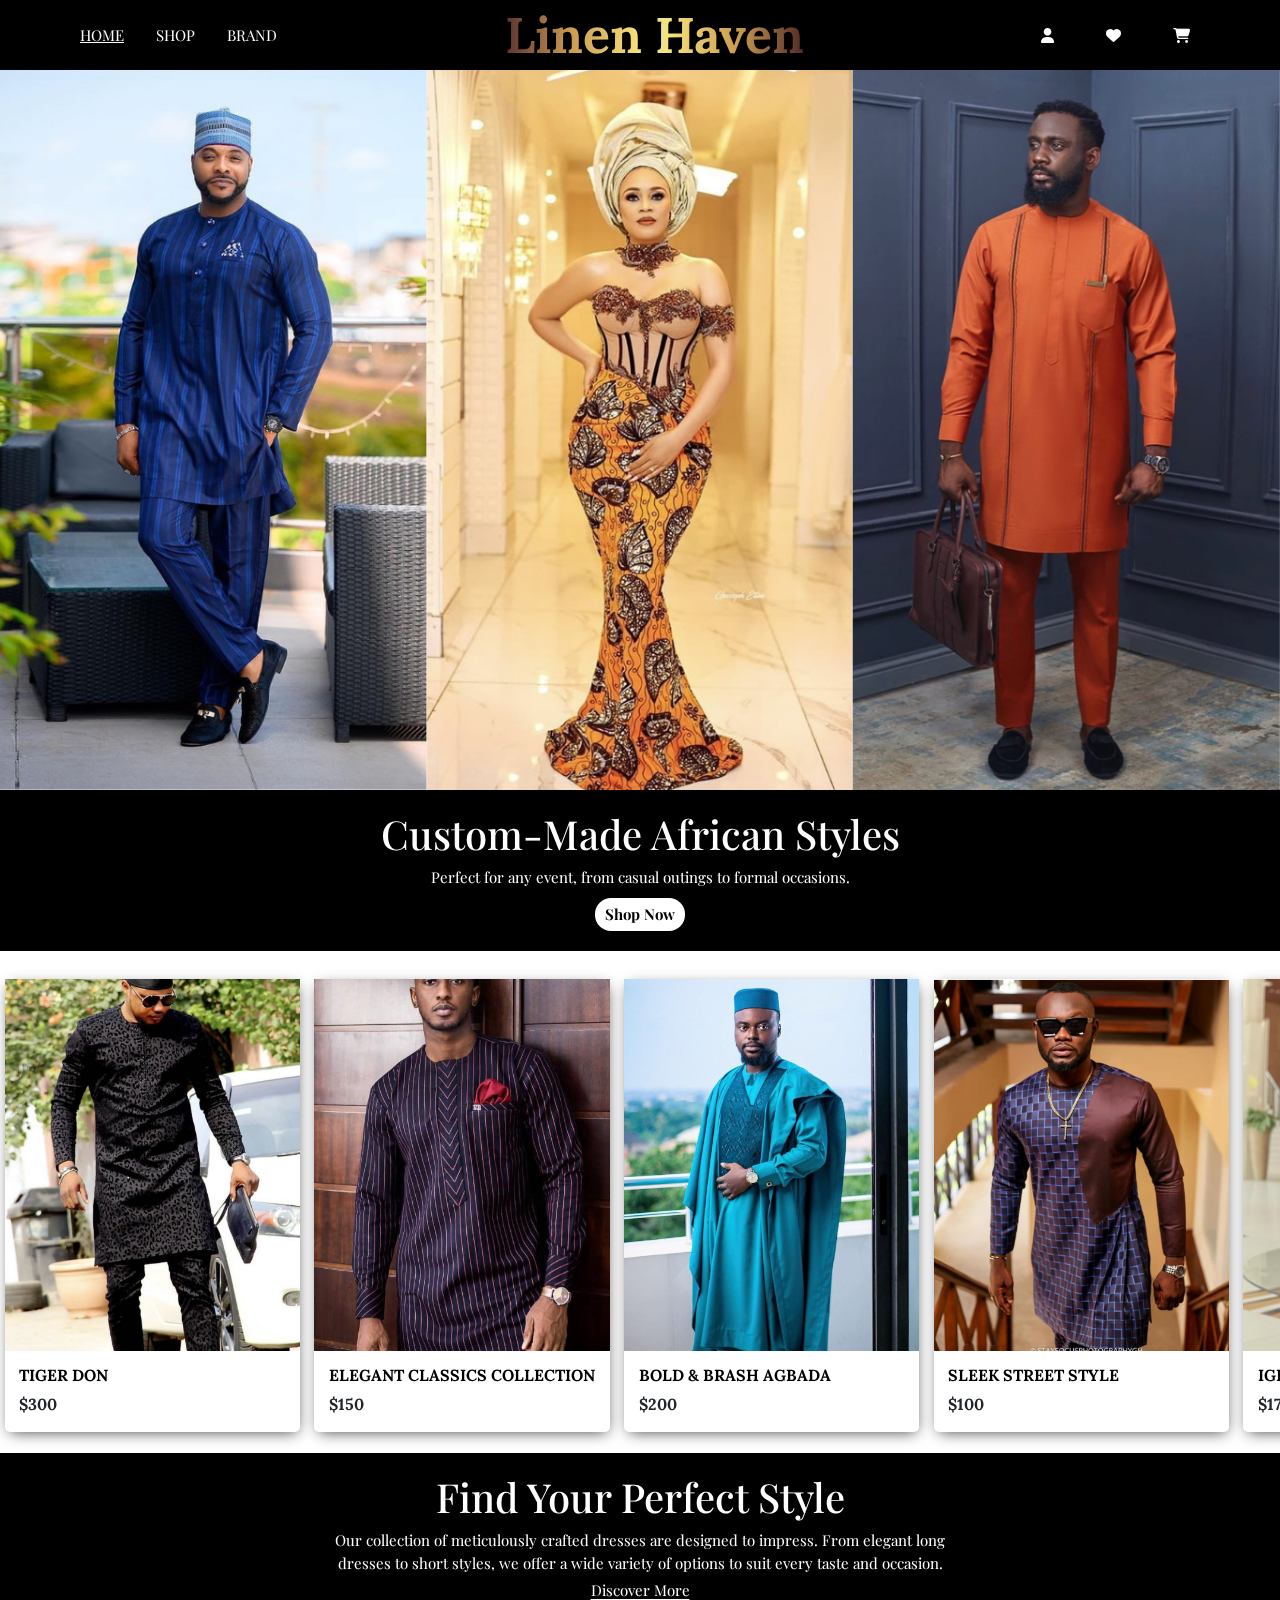
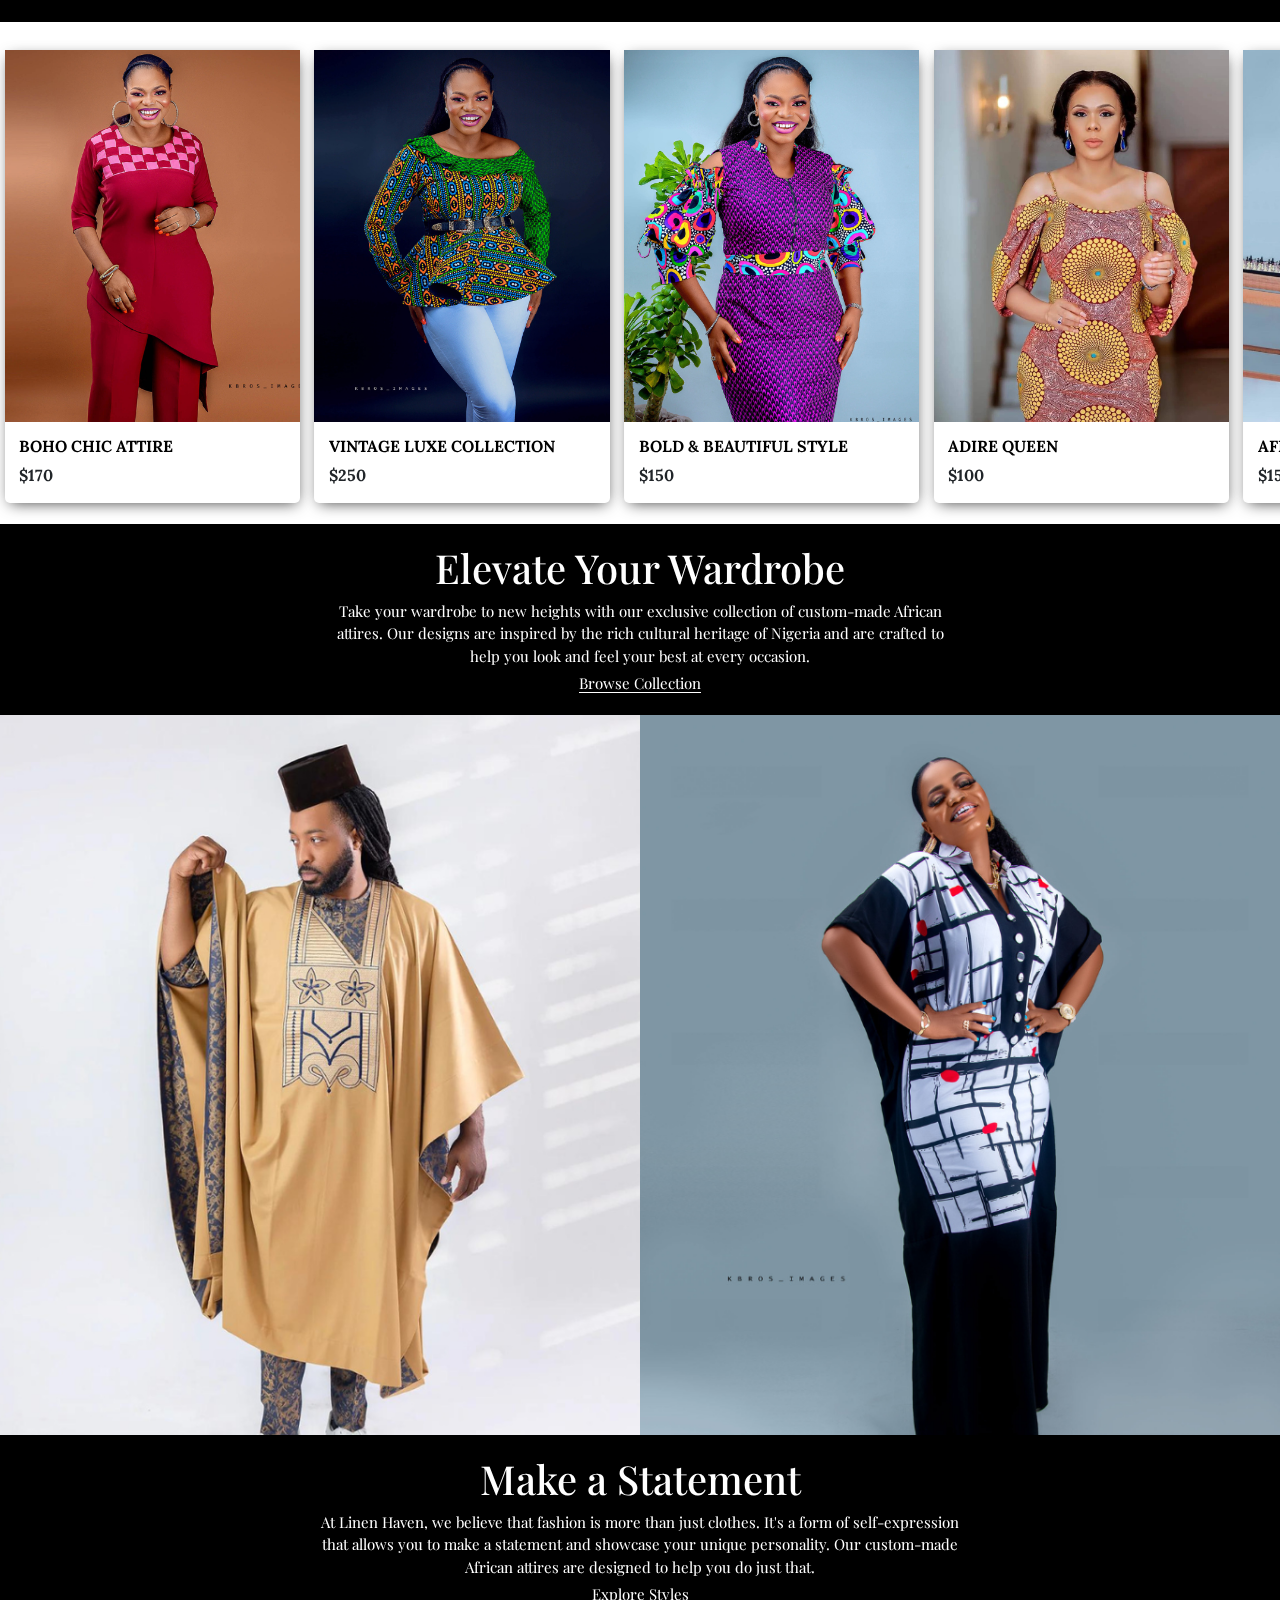
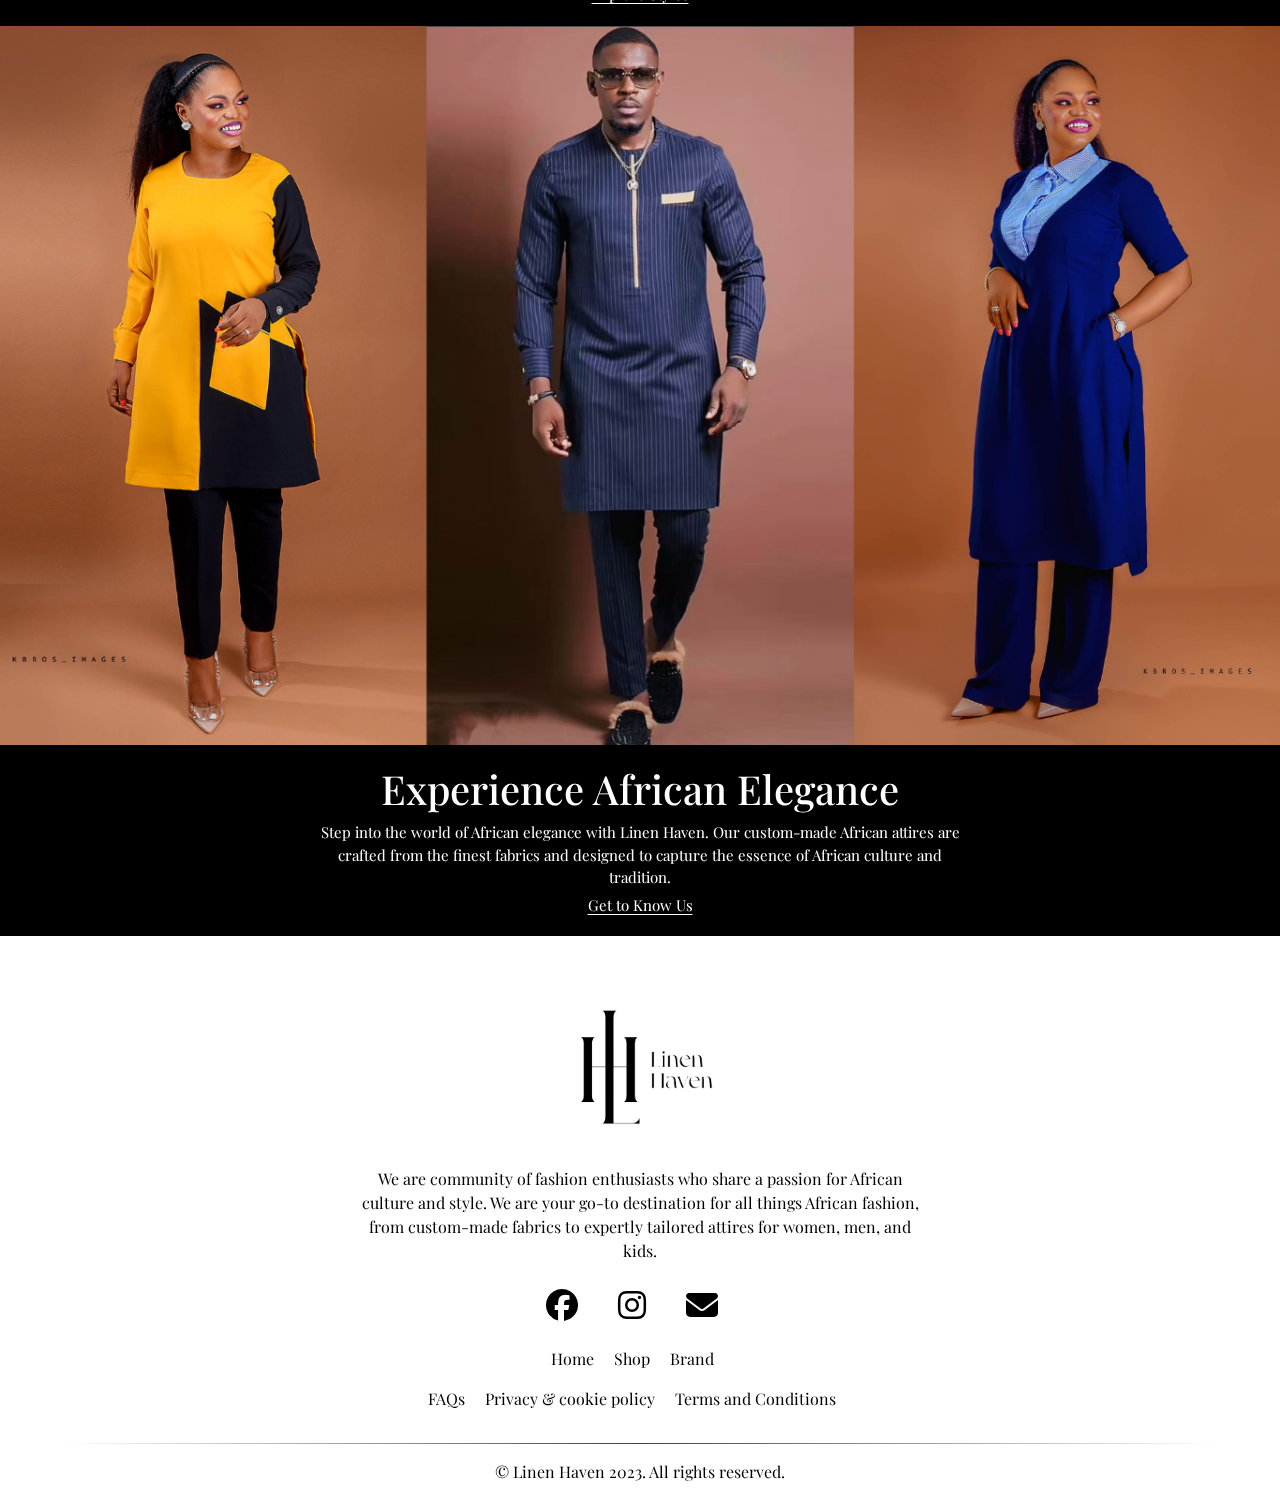
==== commit a11578b3: "Update repository with new files" ====
--- a/index.html
+++ b/index.html
@@ -36,8 +36,9 @@
         </a>
 
         <div class="icons header-icons-right">
-          <i class="nav-link fa-solid fa-user header-icon"></i>
-          <i class="nav-link fa-solid fa-cart-shopping header-icon"></i>
+          <a href=""><i class="nav-link fa-solid fa-user header-icon"></i></a>
+          <a href=""><i class="nav-link fa-solid fa-heart header-icon"></i></a>
+          <a href=""><i class="nav-link fa-solid fa-cart-shopping header-icon"></i></a>
           <i class="nav-link fa-solid fa-bars header-icon toggle_btn"></i>
         </div>
 
@@ -62,12 +63,12 @@
         </div>
       </nav>
 
-      <img src="" alt="" class="the-big-image header-img" />
+      <a href="shop.html"><img src="" alt="" class="the-big-image header-img" /></a>
     </header>
     <div class="divider flex-div">
       <h1>Custom-Made African Styles</h1>
       <p>Perfect for any event, from casual outings to formal occasions.</p>
-      <a class="shop-now" href="shop.html">Shop Now</a>
+      <a class="first-shop-now shop-now" href="shop.html">Shop Now</a>
     </div>
 
     <div class="media-scroller snaps-inline white-div">
@@ -77,7 +78,7 @@
           src="images/styles-male-1.png"
           alt=""
         />
-        <p class="image-name">Tiger Don</p>
+        <a class="a-black" href="shop.html"><p class="image-name">Tiger Don</p></a>
         <span class="pricing">$300</span>
       </div>
 
@@ -87,7 +88,7 @@
           src="images/styles-male-2.png"
           alt=""
         />
-        <p class="image-name">Elegant Classics Collection</p>
+        <a class="a-black" href="shop.html"><p class="image-name">Elegant Classics Collection</p></a>
         <span class="pricing">$150</span>
       </div>
 
@@ -97,7 +98,7 @@
           src="images/styles-male-3.png"
           alt=""
         />
-        <p class="image-name">Bold & Brash Agbada</p>
+        <a class="a-black" href="shop.html"><p class="image-name">Bold & Brash Agbada</p></a>
         <span class="pricing">$200</span>
       </div>
 
@@ -107,7 +108,7 @@
           src="images/styles-male-4.png"
           alt=""
         />
-        <p class="image-name">Sleek Street Style</p>
+        <a class="a-black" href="shop.html"><p class="image-name">Sleek Street Style</p></a>
         <span class="pricing">$100</span>
       </div>
       <div class="media-element">
@@ -116,7 +117,7 @@
           src="images/styles-male-5.png"
           alt="Linen Haven Men's Fashion"
         />
-        <p class="image-name">Igbo Gents</p>
+        <a class="a-black" href="shop.html"><p class="image-name">Igbo Gents</p></a>
         <span class="pricing">$170</span>
       </div>
       <div class="media-element">
@@ -125,7 +126,7 @@
           src="images/styles-male-6.png"
           alt=""
         />
-        <p class="image-name">Ankara King</p>
+        <a class="a-black" href="shop.html"><p class="image-name">Ankara King</p></a>
         <span class="pricing">$120</span>
       </div>
     </div>
@@ -143,7 +144,7 @@
           src="images/styles-female-1.png"
           alt="Linen Haven Styles"
         />
-        <p class="image-name">Boho Chic Attire</p>
+        <a class="a-black" href="shop.html"><p class="image-name">Boho Chic Attire</p></a>
         <span class="pricing">$170</span>
       </div>
 
@@ -153,7 +154,7 @@
           src="images/styles-female-2.png"
           alt="Linen Haven Styles"
         />
-        <p class="image-name">Vintage Luxe Collection</p>
+        <a class="a-black" href="shop.html"><p class="image-name">Vintage Luxe Collection</p></a>
         <span class="pricing">$250</span>
       </div>
       <div class="media-element">
@@ -162,7 +163,7 @@
           src="images/styles-female-3.png"
           alt="Linen Haven Styles"
         />
-        <p class="image-name">Bold & Beautiful Style</p>
+        <a class="a-black" href="shop.html"><p class="image-name">Bold & Beautiful Style</p></a>
         <span class="pricing">$150</span>
       </div>
       <div class="media-element">
@@ -171,7 +172,7 @@
           src="images/styles-female-4.png"
           alt="Linen Haven Styles"
         />
-        <p class="image-name">Adire Queen</p>
+        <a class="a-black" href="shop.html"><p class="image-name">Adire Queen</p></a>
         <span class="pricing">$100</span>
       </div>
       <div class="media-element">
@@ -180,7 +181,7 @@
           src="images/styles-female-5.png"
           alt="Linen Haven Styles"
         />
-        <p class="image-name">Afro Belle</p>
+        <a class="a-black" href="shop.html"><p class="image-name">Afro Belle</p></a>
         <span class="pricing">$150</span>
       </div>
       <div class="media-element">
@@ -189,7 +190,7 @@
           src="images/styles-female-6.png"
           alt="Linen Haven Styles"
         />
-        <p class="image-name">Senator Slay</p>
+        <a class="a-black" href="shop.html"><p class="image-name">Senator Slay</p></a>
         <span class="pricing">$170</span>
       </div>
     </div>
@@ -201,7 +202,7 @@
     </div>
 
     <div class="big-image-div">
-      <img src="" alt="" class="the-big-image big-image-2" />
+      <a href="shop.html"><img src="" alt="" class="the-big-image big-image-2" /></a>
     </div>
 
     <div class="divider flex-div">
@@ -211,7 +212,7 @@
     </div>
 
     <div class="big-image-div">
-      <img src="" alt="" class="the-big-image big-image-3" />
+      <a href="shop.html"><img src="" alt="" class="the-big-image big-image-3" /></a>
     </div>
 
     <div class="divider flex-div">
--- a/css/styles.css
+++ b/css/styles.css
@@ -53,6 +53,9 @@
 }
 a:hover {
   color: var(--orange);
+}
+.a-black {
+  color: black;
 }
 .active {
   text-decoration: underline;
@@ -163,7 +166,18 @@
   text-decoration: underline;
   text-underline-offset: 3px;
 }
-
+.first-shop-now {
+  background-color: #fff;
+  color: #000;
+  margin-top: 5px;
+  padding: 5px 10px;
+  font-weight: bold;
+  border-radius: 1rem;
+  text-decoration: none !important;
+}
+.first-shop-now:hover {
+  padding: 7px 12px;
+}
 .white-div {
   background-color: #fff;
 }
@@ -212,9 +226,13 @@
 .image-name,
 .pricing {
   font-family: 'Lora', serif;
+  font-weight: bold;
+  text-transform: uppercase;
   margin: 0rem 0.6rem;
 }
-
+.image-name{
+  margin-top: .5rem;
+}
 /* Scrollbar styling */
 .media-scroller::-webkit-scrollbar {
   width: 1em;
@@ -255,23 +273,20 @@
 }
 .grid-item {
   height: auto;
+  border-right: 1px solid #000;
   padding: 10px;
   padding-bottom: 1rem;
   border-radius: 5px;
-  box-shadow: 1px 4px 15px -4px rgba(0, 0, 0, 0.75);
+  /* box-shadow: 1px 4px 15px -4px rgba(0, 0, 0, 0.75);
   -webkit-box-shadow: 1px 4px 15px -4px rgba(0, 0, 0, 0.2);
-  -moz-box-shadow: 1px 4px 15px -4px rgba(0, 0, 0, 0.75);
+  -moz-box-shadow: 1px 4px 15px -4px rgba(0, 0, 0, 0.75); */
 }
 .media-big-img {
   width: 100%;
   height: 400px;
   object-fit: cover;
 }
-.image-name-big {
-  font-weight: bold;
-  font-size: 1.3rem;
-  margin: 0 0.6rem;
-}
+
 
 /* ABOUT PAGE */
 .about_h1 {
@@ -389,7 +404,6 @@
   }
 
   .header-img {
-    /* content: url('https://lh3.googleusercontent.com/[base64]w499-h624-s-no?authuser=0'); */
     content: url('../images/smaller-header-image.png');
   }
 
